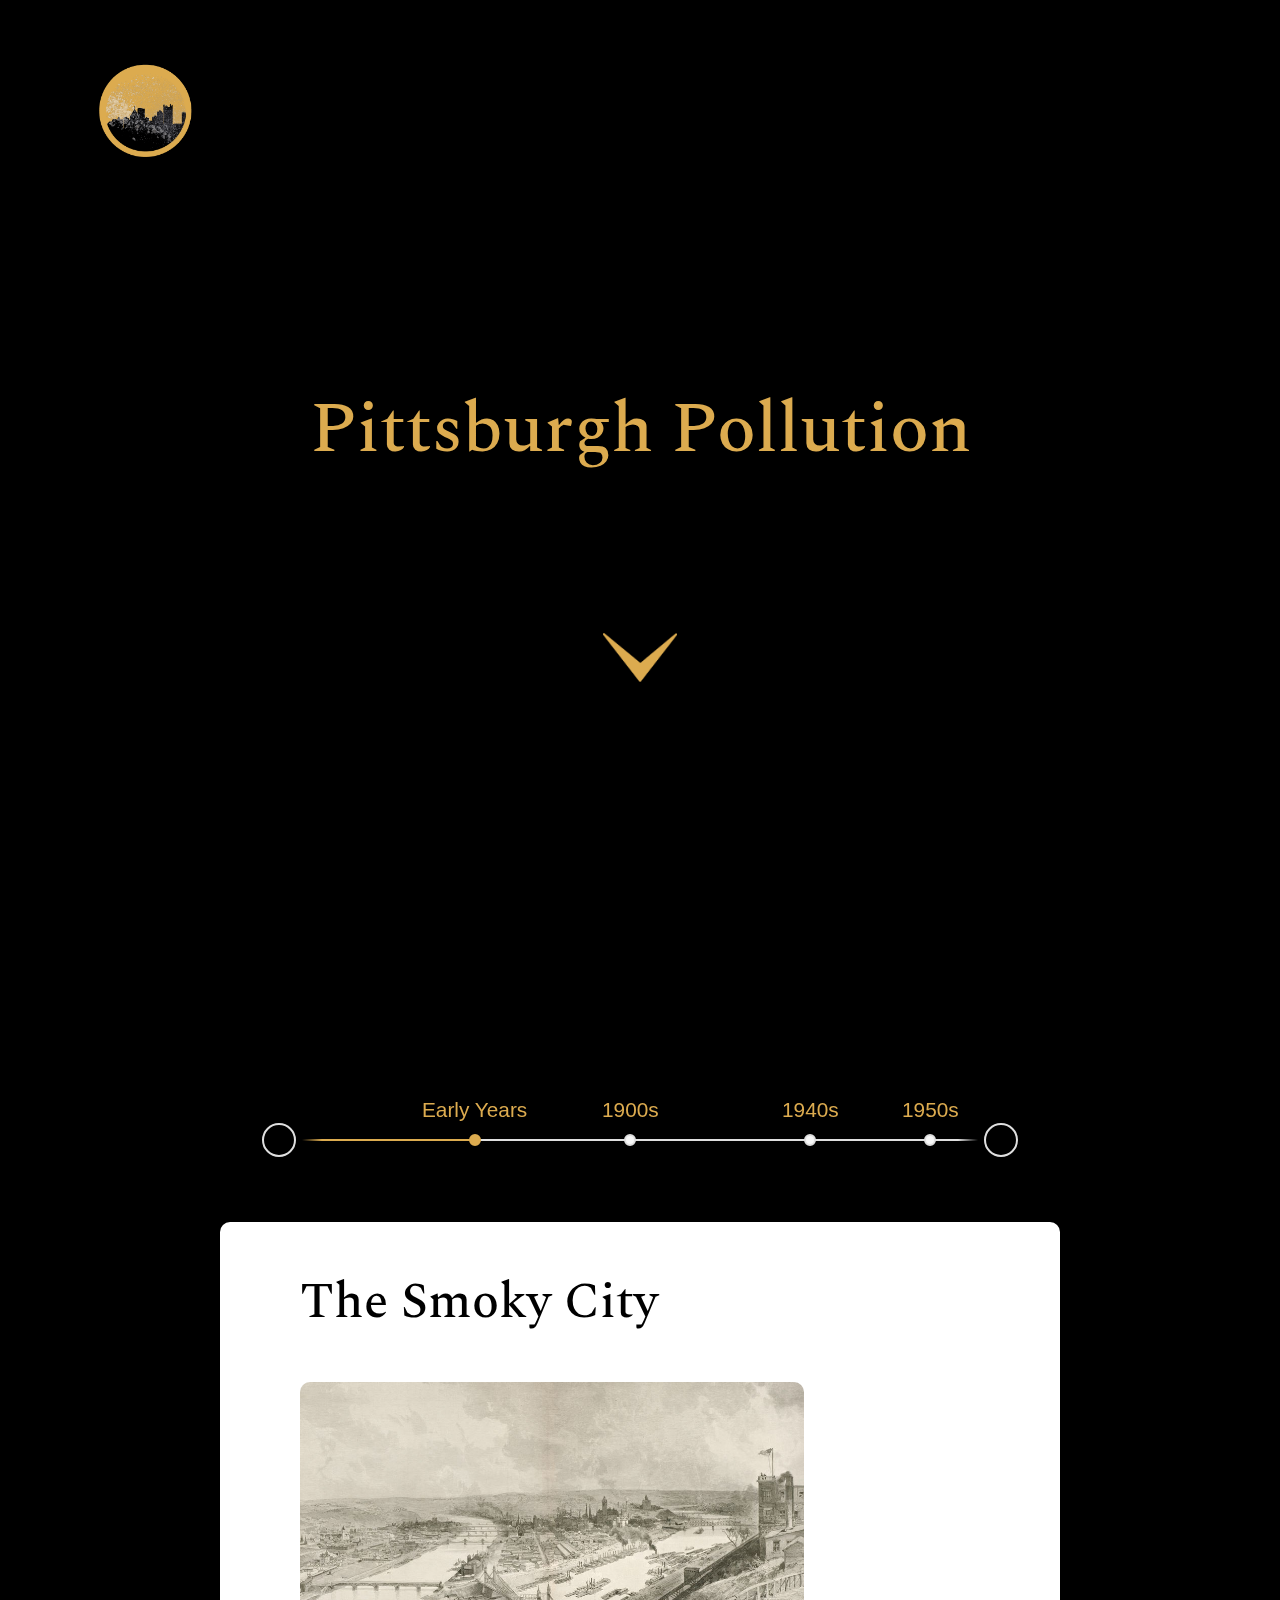
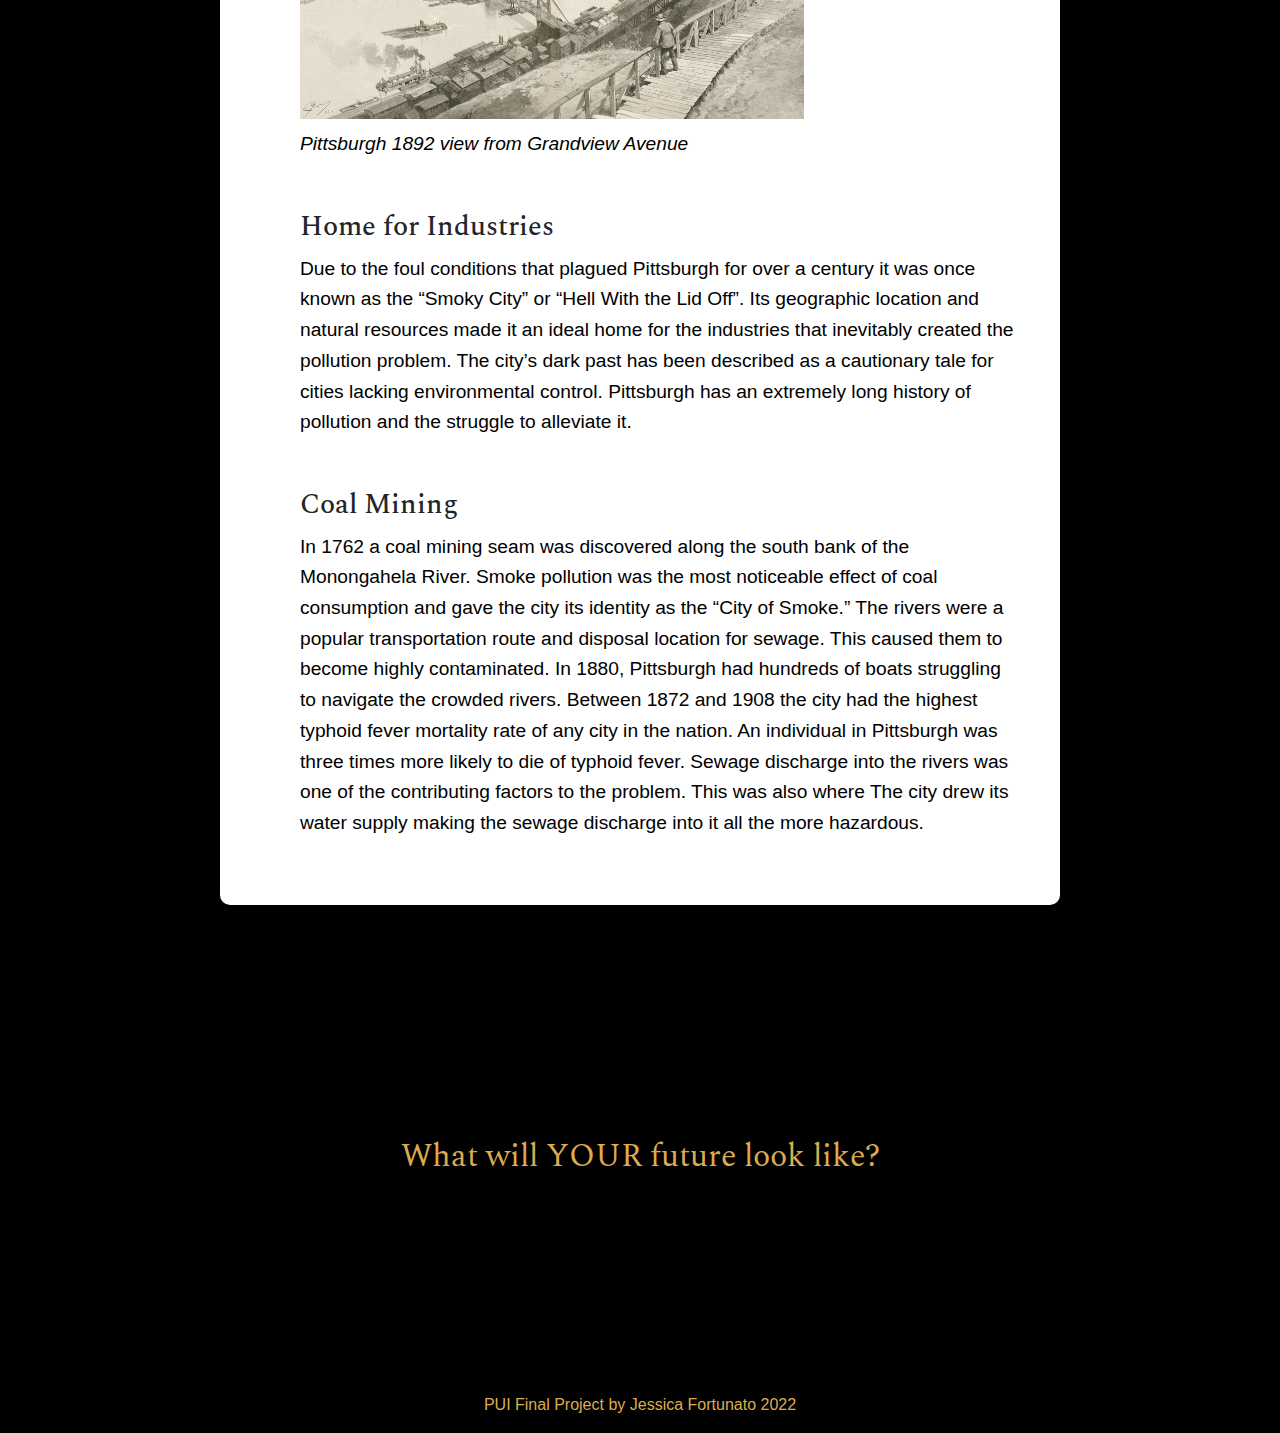
==== index.html @ 8721f0a4 "Button" ====
<!DOCTYPE html>
<html lang="en">

  <head>
    <meta charset="UTF-8">
    <!-- Bootstrap responsive mobile-first -->
    <meta name="viewport" content="width=device-width, initial-scale=1, shrink-to-fit=no">
    <title>Timeline</title>
    <link rel="stylesheet" href="https://cdn.jsdelivr.net/npm/bootstrap@4.0.0/dist/css/bootstrap.min.css" integrity="sha384-Gn5384xqQ1aoWXA+058RXPxPg6fy4IWvTNh0E263XmFcJlSAwiGgFAW/dAiS6JXm" crossorigin="anonymous">
    <link rel="stylesheet" href="styles.css">
    <link href="https://fonts.googleapis.com/css2?family=Spectral:wght@700&display=swap" rel="stylesheet">
    <script src="js/jquery-3.6.1.min.js" defer></script>
    <script src="js/main.js" defer></script>
  


    <!-- Content Sources
    https://pittsburghquarterly.com/articles/a-very-brief-history-of-pittsburgh/
 -->


  </head>


  <body>

    <header>

        <div class="container-fluid">
            <div class="row">
              <div class="col-xs-2 col-lg-2">
                <img id="logo" src="Assets/2x/Asset 2@2x.png" alt="Smoggy Pittsburgh logo">
              </div>
              
              <div class="col-xs-10 col-lg-10">
               
              </div>



    
    </header>



    <main>

        

        <div class="container-fluid">

            <div class="row">

                <div class="col-xs-4 col-lg-1">  
                </div>

                <div class="col-xs-4 col-lg-10 d-flex justify-content-center"> 
                    <h1 id="Title">Pittsburgh Pollution</h1>
                </div>

                <div class="col-xs-4 col-lg-1"> 
                </div>
            </div>


       <div class="container-fluid">
        <div class="row">
            <div class="col-xs-2 col-lg-4"> 
            </div>

            <div class="col-xs-8 col-lg-4 d-flex justify-content-center"> 
                <button type="button" onclick="">
                <img id="Arrow" class="btn bg-transparent"src="Assets/2x/Asset 1@2x.png" alt="arrow">
                </button>
            </div>



       <!-- Timeline based on https://codepen.io/ritz078/pen/LGRWjE-->

       <section class="cd-horizontal-timeline">
        <div class="timeline">
            <div class="events-wrapper">
                <div class="events">
                    <ol>
                        <li><a href="#0" data-date="16/01/2014" class="selected">Early Years</a></li>
                        <li><a href="#0" data-date="28/02/2014">1900s</a></li>
                        <li><a href="#0" data-date="20/04/2014">1940s</a></li>
                        <li><a href="#0" data-date="20/05/2014">1950s</a></li>
                        <li><a href="#0" data-date="09/07/2014">1960s</a></li>
                        <li><a href="#0" data-date="30/08/2014">1970s</a></li>
                        <li><a href="#0" data-date="15/09/2014">Today</a></li>
                    </ol>
    
                    <span class="filling-line" aria-hidden="true"></span>
                </div> <!-- .events -->
            </div> <!-- .events-wrapper -->
                
            <ul class="cd-timeline-navigation">
                <li><a href="#0" class="prev inactive">Prev</a></li>
                <li><a href="#0" class="next">Next</a></li>
            </ul> <!-- .cd-timeline-navigation -->
        </div> <!-- .timeline -->
    
        <div class="events-content">
            
            <ol>
                <li data-date="16/01/2014" class="selected">
                
                    <h3 class="Eventheader">The Smoky City</h3>

                    <!-- hold image -->
                    <img class = "Eventimg" src="Assets/Early.jpeg" alt="Smoggy Pittsburgh"> 
                    <p class="Captions">Pittsburgh 1892 view from Grandview Avenue</p>
                   
                    <!-- hold text -->
                    <h3>Home for Industries</h3>
                    <p class="Eventtext">	
                        Due to the foul conditions that plagued Pittsburgh for over a century it was once known as the “Smoky City” or “Hell With the Lid Off”. 
                        Its geographic location and natural resources made it an ideal home for the industries that inevitably created the pollution problem. 
                        The city’s dark past has been described as a cautionary tale for cities lacking environmental control.
                        Pittsburgh has an extremely long history of pollution and the struggle to alleviate it. </p>

                    
                        <h3>Coal Mining</h3>

                        <p class="Eventtext">
                    
                        In 1762 a coal mining seam was discovered along the south bank of the Monongahela River.  
                        Smoke pollution was the most noticeable effect of coal consumption and gave the city its identity as the “City of Smoke.”
                        The rivers were a popular transportation route and disposal location for sewage. This caused them to become highly contaminated. 
                        In 1880, Pittsburgh had hundreds of boats struggling to navigate the crowded rivers. 
                        Between 1872 and 1908 the city had the highest typhoid fever mortality rate of any city in the nation. 
                        An individual in Pittsburgh was three times more likely to die of typhoid fever.
                        Sewage discharge into the rivers was one of the contributing factors to the problem.  
                        This was also where The city drew its water supply making the sewage discharge into it all the more hazardous.
                    </p>
            
                </li>


    
                <li data-date="28/02/2014">
                    <p>	
                        <h3 class="Eventheader">The Smoky City</h3>


                        <!-- hold image -->
                        <img class = "Eventimg" src="Assets/Early.jpeg" alt="Smoggy Pittsburgh"> 
                        <p class="Captions">Pittsburgh 1892 view from Grandview Avenue</p>
                       
                        <!-- hold text -->
                        <h3>Home for Industries</h3>
                        <p class="Eventtext">	
                            Due to the foul conditions that plagued Pittsburgh for over a century it was once known as the “Smoky City” or “Hell With the Lid Off”. 
                            Its geographic location and natural resources made it an ideal home for the industries that inevitably created the pollution problem. 
                            The city’s dark past has been described as a cautionary tale for cities lacking environmental control.
                            Pittsburgh has an extremely long history of pollution and the struggle to alleviate it. </p>
    
                        
                            <h3>Coal Mining</h3>
    
                            <p class="Eventtext">
                        
                            In 1762 a coal mining seam was discovered along the south bank of the Monongahela River.  
                            Smoke pollution was the most noticeable effect of coal consumption and gave the city its identity as the “City of Smoke.”
                            The rivers were a popular transportation route and disposal location for sewage. This caused them to become highly contaminated. 
                            In 1880, Pittsburgh had hundreds of boats struggling to navigate the crowded rivers. 
                            Between 1872 and 1908 the city had the highest typhoid fever mortality rate of any city in the nation. 
                            An individual in Pittsburgh was three times more likely to die of typhoid fever.
                             Sewage discharge into the rivers was one of the contributing factors to the problem.  
                             This was also where The city drew its water supply making the sewage discharge into it all the more hazardous.
                        </p>                    </p>
                </li>
    
                <li data-date="20/04/2014">
                    <h3 class="Eventheader">The Smoky City</h3>

                    <!-- hold image -->
                    <img class = "Eventimg" src="Assets/Early.jpeg" alt="Smoggy Pittsburgh"> 
                    <p class="Captions">Pittsburgh 1892 view from Grandview Avenue</p>
                   
                    <!-- hold text -->
                    <h3>Home for Industries</h3>
                    <p class="Eventtext">	
                        Due to the foul conditions that plagued Pittsburgh for over a century it was once known as the “Smoky City” or “Hell With the Lid Off”. 
                        Its geographic location and natural resources made it an ideal home for the industries that inevitably created the pollution problem. 
                        The city’s dark past has been described as a cautionary tale for cities lacking environmental control.
                        Pittsburgh has an extremely long history of pollution and the struggle to alleviate it. </p>

                    
                        <h3>Coal Mining</h3>

                        <p class="Eventtext">
                    
                        In 1762 a coal mining seam was discovered along the south bank of the Monongahela River.  
                        Smoke pollution was the most noticeable effect of coal consumption and gave the city its identity as the “City of Smoke.”
                        The rivers were a popular transportation route and disposal location for sewage. This caused them to become highly contaminated. 
                        In 1880, Pittsburgh had hundreds of boats struggling to navigate the crowded rivers. 
                        Between 1872 and 1908 the city had the highest typhoid fever mortality rate of any city in the nation. 
                        An individual in Pittsburgh was three times more likely to die of typhoid fever.
                         Sewage discharge into the rivers was one of the contributing factors to the problem.  
                         This was also where The city drew its water supply making the sewage discharge into it all the more hazardous.
                    </p>
                </li>
    
                <li data-date="20/05/2014">
                    <h3 class="Eventheader">The Smoky City</h3>

                    <!-- hold image -->
                    <img class = "Eventimg" src="Assets/Early.jpeg" alt="Smoggy Pittsburgh"> 
                    <p class="Captions">Pittsburgh 1892 view from Grandview Avenue</p>
                   
                    <!-- hold text -->
                    <h3>Home for Industries</h3>
                    <p class="Eventtext">	
                        Due to the foul conditions that plagued Pittsburgh for over a century it was once known as the “Smoky City” or “Hell With the Lid Off”. 
                        Its geographic location and natural resources made it an ideal home for the industries that inevitably created the pollution problem. 
                        The city’s dark past has been described as a cautionary tale for cities lacking environmental control.
                        Pittsburgh has an extremely long history of pollution and the struggle to alleviate it. </p>

                    
                        <h3>Coal Mining</h3>

                        <p class="Eventtext">
                    
                        In 1762 a coal mining seam was discovered along the south bank of the Monongahela River.  
                        Smoke pollution was the most noticeable effect of coal consumption and gave the city its identity as the “City of Smoke.”
                        The rivers were a popular transportation route and disposal location for sewage. This caused them to become highly contaminated. 
                        In 1880, Pittsburgh had hundreds of boats struggling to navigate the crowded rivers. 
                        Between 1872 and 1908 the city had the highest typhoid fever mortality rate of any city in the nation. 
                        An individual in Pittsburgh was three times more likely to die of typhoid fever.
                         Sewage discharge into the rivers was one of the contributing factors to the problem.  
                         This was also where The city drew its water supply making the sewage discharge into it all the more hazardous.
                    </p>
                </li>
    
                <li data-date="09/07/2014">
                    <h3 class="Eventheader">The Smoky City</h3>

                    <!-- hold image -->
                    <img class = "Eventimg" src="Assets/Early.jpeg" alt="Smoggy Pittsburgh"> 
                    <p class="Captions">Pittsburgh 1892 view from Grandview Avenue</p>
                   
                    <!-- hold text -->
                    <h3>Home for Industries</h3>
                    <p class="Eventtext">	
                        Due to the foul conditions that plagued Pittsburgh for over a century it was once known as the “Smoky City” or “Hell With the Lid Off”. 
                        Its geographic location and natural resources made it an ideal home for the industries that inevitably created the pollution problem. 
                        The city’s dark past has been described as a cautionary tale for cities lacking environmental control.
                        Pittsburgh has an extremely long history of pollution and the struggle to alleviate it. </p>

                    
                        <h3>Coal Mining</h3>

                        <p class="Eventtext">
                    
                        In 1762 a coal mining seam was discovered along the south bank of the Monongahela River.  
                        Smoke pollution was the most noticeable effect of coal consumption and gave the city its identity as the “City of Smoke.”
                        The rivers were a popular transportation route and disposal location for sewage. This caused them to become highly contaminated. 
                        In 1880, Pittsburgh had hundreds of boats struggling to navigate the crowded rivers. 
                        Between 1872 and 1908 the city had the highest typhoid fever mortality rate of any city in the nation. 
                        An individual in Pittsburgh was three times more likely to die of typhoid fever.
                         Sewage discharge into the rivers was one of the contributing factors to the problem.  
                         This was also where The city drew its water supply making the sewage discharge into it all the more hazardous.
                    </p>
                </li>
    
                <li data-date="30/08/2014">
                    <h3 class="Eventheader">The Smoky City</h3>

                    <!-- hold image -->
                    <img class = "Eventimg" src="Assets/Early.jpeg" alt="Smoggy Pittsburgh"> 
                    <p class="Captions">Pittsburgh 1892 view from Grandview Avenue</p>
                   
                    <!-- hold text -->
                    <h3>Home for Industries</h3>
                    <p class="Eventtext">	
                        Due to the foul conditions that plagued Pittsburgh for over a century it was once known as the “Smoky City” or “Hell With the Lid Off”. 
                        Its geographic location and natural resources made it an ideal home for the industries that inevitably created the pollution problem. 
                        The city’s dark past has been described as a cautionary tale for cities lacking environmental control.
                        Pittsburgh has an extremely long history of pollution and the struggle to alleviate it. </p>

                    
                        <h3>Coal Mining</h3>

                        <p class="Eventtext">
                    
                        In 1762 a coal mining seam was discovered along the south bank of the Monongahela River.  
                        Smoke pollution was the most noticeable effect of coal consumption and gave the city its identity as the “City of Smoke.”
                        The rivers were a popular transportation route and disposal location for sewage. This caused them to become highly contaminated. 
                        In 1880, Pittsburgh had hundreds of boats struggling to navigate the crowded rivers. 
                        Between 1872 and 1908 the city had the highest typhoid fever mortality rate of any city in the nation. 
                        An individual in Pittsburgh was three times more likely to die of typhoid fever.
                         Sewage discharge into the rivers was one of the contributing factors to the problem.  
                         This was also where The city drew its water supply making the sewage discharge into it all the more hazardous.
                    </p>
                </li>
    
                <li data-date="15/09/2014">
                    <h3 class="Eventheader">The Smoky City</h3>

                    <!-- hold image -->
                    <img class = "Eventimg" src="Assets/Early.jpeg" alt="Smoggy Pittsburgh"> 
                    <p class="Captions">Pittsburgh 1892 view from Grandview Avenue</p>
                   
                    <!-- hold text -->
                    <h3>Home for Industries</h3>
                    <p class="Eventtext">	
                        Due to the foul conditions that plagued Pittsburgh for over a century it was once known as the “Smoky City” or “Hell With the Lid Off”. 
                        Its geographic location and natural resources made it an ideal home for the industries that inevitably created the pollution problem. 
                        The city’s dark past has been described as a cautionary tale for cities lacking environmental control.
                        Pittsburgh has an extremely long history of pollution and the struggle to alleviate it. </p>

                    
                        <h3>Coal Mining</h3>

                        <p class="Eventtext">
                    
                        In 1762 a coal mining seam was discovered along the south bank of the Monongahela River.  
                        Smoke pollution was the most noticeable effect of coal consumption and gave the city its identity as the “City of Smoke.”
                        The rivers were a popular transportation route and disposal location for sewage. This caused them to become highly contaminated. 
                        In 1880, Pittsburgh had hundreds of boats struggling to navigate the crowded rivers. 
                        Between 1872 and 1908 the city had the highest typhoid fever mortality rate of any city in the nation. 
                        An individual in Pittsburgh was three times more likely to die of typhoid fever.
                         Sewage discharge into the rivers was one of the contributing factors to the problem.  
                         This was also where The city drew its water supply making the sewage discharge into it all the more hazardous.
                    </p>
                </li>
    
                <li data-date="01/11/2014">
                    <h3 class="Eventheader">The Smoky City</h3>

                    <!-- hold image -->
                    <img class = "Eventimg" src="Assets/Early.jpeg" alt="Smoggy Pittsburgh"> 
                    <p class="Captions">Pittsburgh 1892 view from Grandview Avenue</p>
                   
                    <!-- hold text -->
                    <h3>Home for Industries</h3>
                    <p class="Eventtext">	
                        Due to the foul conditions that plagued Pittsburgh for over a century it was once known as the “Smoky City” or “Hell With the Lid Off”. 
                        Its geographic location and natural resources made it an ideal home for the industries that inevitably created the pollution problem. 
                        The city’s dark past has been described as a cautionary tale for cities lacking environmental control.
                        Pittsburgh has an extremely long history of pollution and the struggle to alleviate it. </p>

                    
                        <h3>Coal Mining</h3>

                        <p class="Eventtext">
                    
                        In 1762 a coal mining seam was discovered along the south bank of the Monongahela River.  
                        Smoke pollution was the most noticeable effect of coal consumption and gave the city its identity as the “City of Smoke.”
                        The rivers were a popular transportation route and disposal location for sewage. This caused them to become highly contaminated. 
                        In 1880, Pittsburgh had hundreds of boats struggling to navigate the crowded rivers. 
                        Between 1872 and 1908 the city had the highest typhoid fever mortality rate of any city in the nation. 
                        An individual in Pittsburgh was three times more likely to die of typhoid fever.
                         Sewage discharge into the rivers was one of the contributing factors to the problem.  
                         This was also where The city drew its water supply making the sewage discharge into it all the more hazardous.
                    </p>
                </li>
            </ol>
        </div> <!-- .events-content -->
    </section>

</main>


    <!-- Smoke inspired by https://codepen.io/manuelcoluccia/pen/zYZYyrV -->

<footer>
    <section class="Smokingsection">
    
        <p class="text" id="SmokeText"> What will YOUR future look like?</p>

    </section>

    <p id="FooterText"> PUI Final Project by Jessica Fortunato 2022 </p>



</footer>


</body> 

</html>
---- styles.css ----
/* Smooth scroll */
html {
  scroll-behavior: smooth;
}

/* Basic formatting */

button{
  background-color: transparent;
  stroke: none;
  border: none;
  outline:none;
  
}

button:active{
  background-color: transparent;
  stroke: none;
  border: none;
  outline:none;
}

button:focus{
  background-color: transparent;
  stroke: none;
  border: none;
  outline:none;
}


#FooterText{
  color: #DCAB4F;
  size: 1em;
  text-align: center;


}


h3{
  font-family: 'Spectral', serif;
  font-style: bold;
  padding-bottom: 10px;

}

.Captions{
  font-style: italic;
}
.Eventheader{
  color:black;
  font-family: 'Spectral', serif;
  font-size: 50px;
  padding-bottom: 50px;

}

.Eventtext{
  font-size: 16px;
}

.Eventimg{
  width:70%;
  padding-bottom: 10px;
  border-radius: 10px 10px 10px 10px;
}

p{
    color:black;
}



body {
    width: 90%;
    margin: auto;
    background-color: black;

}



#Title {
  color: #DCAB4F;
  font-family: 'Spectral', serif;
  font-size: 72px;
  padding-top: 230px;
  
}

#logo {

  padding-top: 50px;
  width: 130px;

}


#Arrow {
  width:100px;
  padding-top: 150px;
  padding-bottom: 10px;
}

#Arrow::selection {
  background-color: transparent;
}

/* Text Highlight */

::selection {
  background: white;
}

:root {
  --highlight-color: null;
}

::selection {
  background: var(--highlight-color);
}


/* Smoke inspired by https://codepen.io/manuelcoluccia/pen/zYZYyrV */

.Smokingsection{
  position: relative;
    align-items: center;
    min-height: 40vh;
    background-color: black;
    overflow: hidden;
}

.Smokingsection.text {
    position: relative;
    margin: 40px;
    user-select: none;
    font-size: 2.5rem;
}

section .text span{
    position: relative;
    display: inline-block;
    cursor: pointer;
}

section .active{
    animation: smoke 2s linear forwards;
}

@keyframes smoke{
    0%{
        opacity: 1;
        filter: blur(0);
        transform: translateX(0) translateY(0) rotate(0deg) scale(1);
    }

    50%{
        opacity: 1;
        pointer-events: none;
    }

    100%{
        opacity: 0;
        filter: blur(20px);
        transform: translateX(300px) translateY(-300px) rotate(720deg) scale(4);


    }
}

#SmokeText {
  color:#DCAB4F;
  font-size: xx-large;
  font-family: 'Spectral', serif;
  text-align: center;
  padding-top: 100px;
}


/* Timeline based on https://codepen.io/ritz078/pen/LGRWjE */

*, *::after, *::before {
  box-sizing: border-box;
}

a {
  color:#DCAB4F ;
  text-decoration: none;
}

ol {
  list-style-type: none;
}

ul {
  list-style-type: none;
}

/* -------------------------------- 

Main Components 

-------------------------------- */
.cd-horizontal-timeline {
  opacity: 0;
  margin: 2em auto;
  -webkit-transition: opacity 0.2s;
  -moz-transition: opacity 0.2s;
  transition: opacity 0.2s;
}
.cd-horizontal-timeline::before {
  /* never visible - this is used in jQuery to check the current MQ */
  content: 'mobile';
  display: none;
}
.cd-horizontal-timeline.loaded {
  /* show the timeline after events position has been set (using JavaScript) */
  opacity: 1;
  padding-top: 300px;
}
.cd-horizontal-timeline .timeline {
  position: relative;
  height: 100px;
  width: 90%;
  max-width: 800px;
  margin: 0 auto;
  
}
.cd-horizontal-timeline .events-wrapper {
  position: relative;
  height: 100%;
  margin: 0 40px;
  overflow: hidden;
}
.cd-horizontal-timeline .events-wrapper::after, .cd-horizontal-timeline .events-wrapper::before {
  /* these are used to create a shadow effect at the sides of the timeline */
  content: '';
  position: absolute;
  z-index: 2;
  top: 0;
  height: 100%;
  width: 20px;
}
.cd-horizontal-timeline .events-wrapper::before {
  left: 0;
  background-image: -webkit-linear-gradient( left , black, rgba(248, 248, 248, 0));
  background-image: linear-gradient(to right, black, rgba(248, 248, 248, 0));
}
.cd-horizontal-timeline .events-wrapper::after {
  right: 0;
  background-image: -webkit-linear-gradient( right , black, rgba(248, 248, 248, 0));
  background-image: linear-gradient(to left, black, rgba(248, 248, 248, 0));
}
.cd-horizontal-timeline .events {
  /* this is the grey line/timeline */
  position: absolute;
  z-index: 1;
  left: 0;
  top: 49px;
  height: 2px;
  /* width will be set using JavaScript */
  background: #dfdfdf;
  -webkit-transition: -webkit-transform 0.4s;
  -moz-transition: -moz-transform 0.4s;
  transition: transform 0.4s;
}
.cd-horizontal-timeline .filling-line {
  /* this is used to create the green line filling the timeline */
  position: absolute;
  z-index: 1;
  left: 0;
  top: 0;
  height: 100%;
  width: 100%;
  background-color: #DCAB4F;
  -webkit-transform: scaleX(0);
  -moz-transform: scaleX(0);
  -ms-transform: scaleX(0);
  -o-transform: scaleX(0);
  transform: scaleX(0);
  -webkit-transform-origin: left center;
  -moz-transform-origin: left center;
  -ms-transform-origin: left center;
  -o-transform-origin: left center;
  transform-origin: left center;
  -webkit-transition: -webkit-transform 0.3s;
  -moz-transition: -moz-transform 0.3s;
  transition: transform 0.3s;
}
.cd-horizontal-timeline .events a {
  position: absolute;
  bottom: 0;
  z-index: 2;
  text-align: center;
  font-size: 1.3rem;
  padding-bottom: 15px;
  color: #DCAB4F;
  /* fix bug on Safari - text flickering while timeline translates */
  -webkit-transform: translateZ(0);
  -moz-transform: translateZ(0);
  -ms-transform: translateZ(0);
  -o-transform: translateZ(0);
  transform: translateZ(0);
}
.cd-horizontal-timeline .events a::after {
  /* this is used to create the event spot */
  content: '';
  position: absolute;
  left: 50%;
  right: auto;
  -webkit-transform: translateX(-50%);
  -moz-transform: translateX(-50%);
  -ms-transform: translateX(-50%);
  -o-transform: translateX(-50%);
  transform: translateX(-50%);
  bottom: -5px;
  height: 12px;
  width: 12px;
  border-radius: 50%;
  border: 2px solid #dfdfdf;
  background-color: #f8f8f8;
  -webkit-transition: background-color 0.3s, border-color 0.3s;
  -moz-transition: background-color 0.3s, border-color 0.3s;
  transition: background-color 0.3s, border-color 0.3s;
}
.no-touch .cd-horizontal-timeline .events a:hover::after {
  background-color: #DCAB4F;
  border-color: #DCAB4F;
}
.cd-horizontal-timeline .events a.selected {
  pointer-events: none;
}
.cd-horizontal-timeline .events a.selected::after {
  background-color: #DCAB4F;
  border-color:#DCAB4F;
}
.cd-horizontal-timeline .events a.older-event::after {
  border-color: #DCAB4F;
}
@media only screen and (min-width: 1100px) {
  .cd-horizontal-timeline {
    margin: 6em auto;
  }
  .cd-horizontal-timeline::before {
    /* never visible - this is used in jQuery to check the current MQ */
    content: 'desktop';
  }
}

.cd-timeline-navigation a {
  /* these are the left/right arrows to navigate the timeline */
  position: absolute;
  z-index: 1;
  top: 50%;
  bottom: auto;
  -webkit-transform: translateY(-50%);
  -moz-transform: translateY(-50%);
  -ms-transform: translateY(-50%);
  -o-transform: translateY(-50%);
  transform: translateY(-50%);
  height: 34px;
  width: 34px;
  border-radius: 50%;
  border: 2px solid #dfdfdf;
  /* replace text with an icon */
  overflow: hidden;
  color: transparent;
  text-indent: 100%;
  white-space: nowrap;
  -webkit-transition: border-color 0.3s;
  -moz-transition: border-color 0.3s;
  transition: border-color 0.3s;
}
.cd-timeline-navigation a::after {
  /* arrow icon */
  content: '';
  position: absolute;
  height: 16px;
  width: 16px;
  left: 50%;
  top: 50%;
  bottom: auto;
  right: auto;
  -webkit-transform: translateX(-50%) translateY(-50%);
  -moz-transform: translateX(-50%) translateY(-50%);
  -ms-transform: translateX(-50%) translateY(-50%);
  -o-transform: translateX(-50%) translateY(-50%);
  transform: translateX(-50%) translateY(-50%);
  background: url() no-repeat 0 0;
}
.cd-timeline-navigation a.prev {
  left: 0;
  -webkit-transform: translateY(-50%) rotate(180deg);
  -moz-transform: translateY(-50%) rotate(180deg);
  -ms-transform: translateY(-50%) rotate(180deg);
  -o-transform: translateY(-50%) rotate(180deg);
  transform: translateY(-50%) rotate(180deg);
}
.cd-timeline-navigation a.next {
  right: 0;
}
.no-touch .cd-timeline-navigation a:hover {
  border-color: #DCAB4F;
}
.cd-timeline-navigation a.inactive {
  cursor: not-allowed;
}
.cd-timeline-navigation a.inactive::after {
  background-position: 0 -16px;
}
.no-touch .cd-timeline-navigation a.inactive:hover {
  border-color: #dfdfdf;
}

.cd-horizontal-timeline .events-content {
  display:flex;
  flex-direction: row;
  position: relative;
  background-color: white;
  padding-top: 50px;
  border-radius: 10px;
  width: 100%;
  margin: 2em 0;
  overflow: hidden;
  -webkit-transition: height 0.4s;
  -moz-transition: height 0.4s;
  transition: height 0.4s;

}


.cd-horizontal-timeline .events-content li {
  position: absolute;
  z-index: 1;
  width: 100%;
  left: 0;
  top: 0;
  -webkit-transform: translateX(-100%);
  -moz-transform: translateX(-100%);
  -ms-transform: translateX(-100%);
  -o-transform: translateX(-100%);
  transform: translateX(-100%);
  padding: 0 5%;
  opacity: 0;
  -webkit-animation-duration: 0.4s;
  -moz-animation-duration: 0.4s;
  animation-duration: 0.4s;
  -webkit-animation-timing-function: ease-in-out;
  -moz-animation-timing-function: ease-in-out;
  animation-timing-function: ease-in-out;
}
.cd-horizontal-timeline .events-content li.selected {
  /* visible event content */

  /* display: flex;
  flex-direction: row;
  justify-content: center; */
  position: relative;
  z-index: 2;
  opacity: 1;
  -webkit-transform: translateX(0);
  -moz-transform: translateX(0);
  -ms-transform: translateX(0);
  -o-transform: translateX(0);
  transform: translateX(0);
}
.cd-horizontal-timeline .events-content li.enter-right, .cd-horizontal-timeline .events-content li.leave-right {
  -webkit-animation-name: cd-enter-right;
  -moz-animation-name: cd-enter-right;
  animation-name: cd-enter-right;
}
.cd-horizontal-timeline .events-content li.enter-left, .cd-horizontal-timeline .events-content li.leave-left {
  -webkit-animation-name: cd-enter-left;
  -moz-animation-name: cd-enter-left;
  animation-name: cd-enter-left;
}
.cd-horizontal-timeline .events-content li.leave-right, .cd-horizontal-timeline .events-content li.leave-left {
  -webkit-animation-direction: reverse;
  -moz-animation-direction: reverse;
  animation-direction: reverse;
}
.cd-horizontal-timeline .events-content li > * {
  max-width: 800px;
  margin: 0 auto;
}
.cd-horizontal-timeline .events-content h2 {
  font-weight: bold;
  font-size: 2.6rem;
  font-family: "Playfair Display", serif;
  font-weight: 700;
  line-height: 1.2;
}
.cd-horizontal-timeline .events-content em {
  display: block;
  font-style: italic;
  margin: 10px auto;
}
.cd-horizontal-timeline .events-content em::before {
  content: '- ';
}
.cd-horizontal-timeline .events-content p {
  font-size: 1.2rem;
  color: black;
}
.cd-horizontal-timeline .events-content em, .cd-horizontal-timeline .events-content p {
  line-height: 1.6;
}
@media only screen and (min-width: 768px) {
  .cd-horizontal-timeline .events-content h2 {
    font-size: 4rem;
  }
  .cd-horizontal-timeline .events-content em {
    font-size: 1rem;
  }
  .cd-horizontal-timeline .events-content p {
    font-size: 1 rem;
    padding-bottom: 50px;
  }
}

@-webkit-keyframes cd-enter-right {
  0% {
    opacity: 0;
    -webkit-transform: translateX(100%);
  }
  100% {
    opacity: 1;
    -webkit-transform: translateX(0%);
  }
}
@-moz-keyframes cd-enter-right {
  0% {
    opacity: 0;
    -moz-transform: translateX(100%);
  }
  100% {
    opacity: 1;
    -moz-transform: translateX(0%);
  }
}
@keyframes cd-enter-right {
  0% {
    opacity: 0;
    -webkit-transform: translateX(100%);
    -moz-transform: translateX(100%);
    -ms-transform: translateX(100%);
    -o-transform: translateX(100%);
    transform: translateX(100%);
  }
  100% {
    opacity: 1;
    -webkit-transform: translateX(0%);
    -moz-transform: translateX(0%);
    -ms-transform: translateX(0%);
    -o-transform: translateX(0%);
    transform: translateX(0%);
  }
}
@-webkit-keyframes cd-enter-left {
  0% {
    opacity: 0;
    -webkit-transform: translateX(-100%);
  }
  100% {
    opacity: 1;
    -webkit-transform: translateX(0%);
  }
}
@-moz-keyframes cd-enter-left {
  0% {
    opacity: 0;
    -moz-transform: translateX(-100%);
  }
  100% {
    opacity: 1;
    -moz-transform: translateX(0%);
  }
}
@keyframes cd-enter-left {
  0% {
    opacity: 0;
    -webkit-transform: translateX(-100%);
    -moz-transform: translateX(-100%);
    -ms-transform: translateX(-100%);
    -o-transform: translateX(-100%);
    transform: translateX(-100%);
  }
  100% {
    opacity: 1;
    -webkit-transform: translateX(0%);
    -moz-transform: translateX(0%);
    -ms-transform: translateX(0%);
    -o-transform: translateX(0%);
    transform: translateX(0%);
  }
}
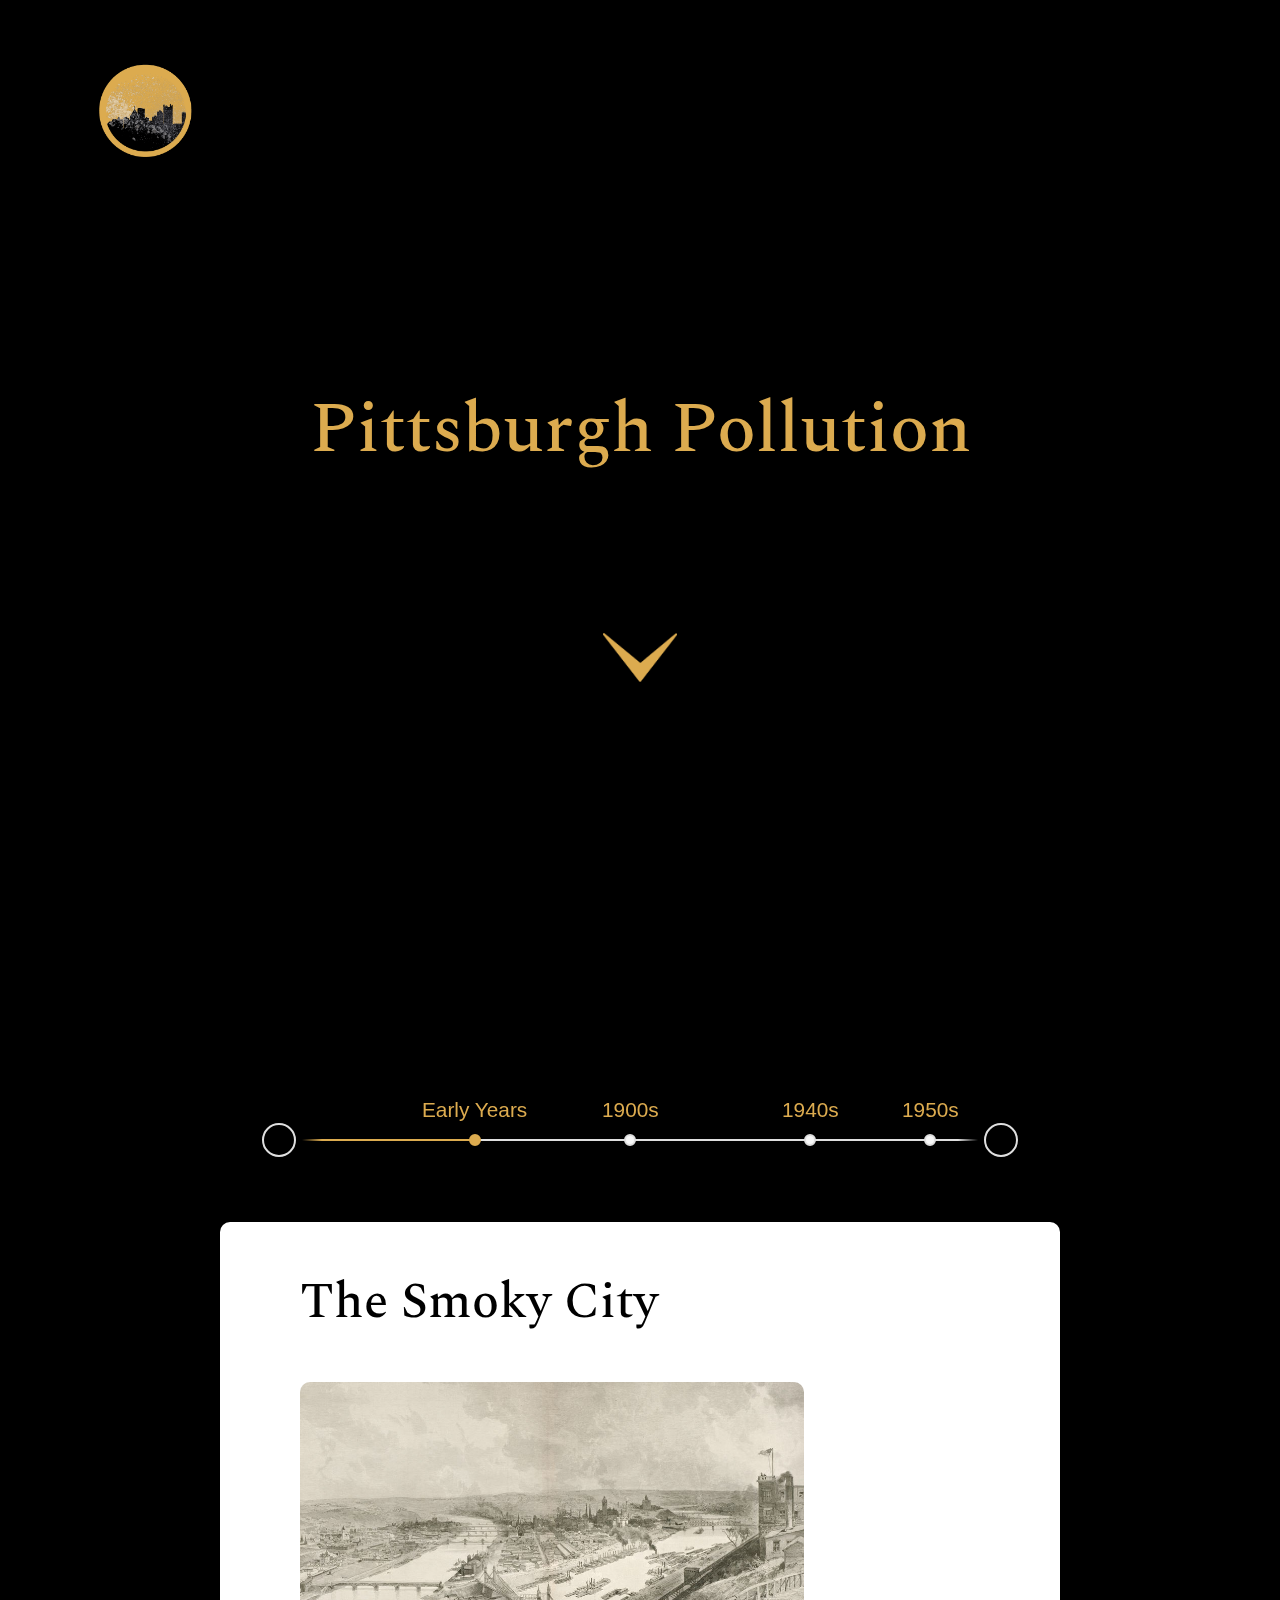
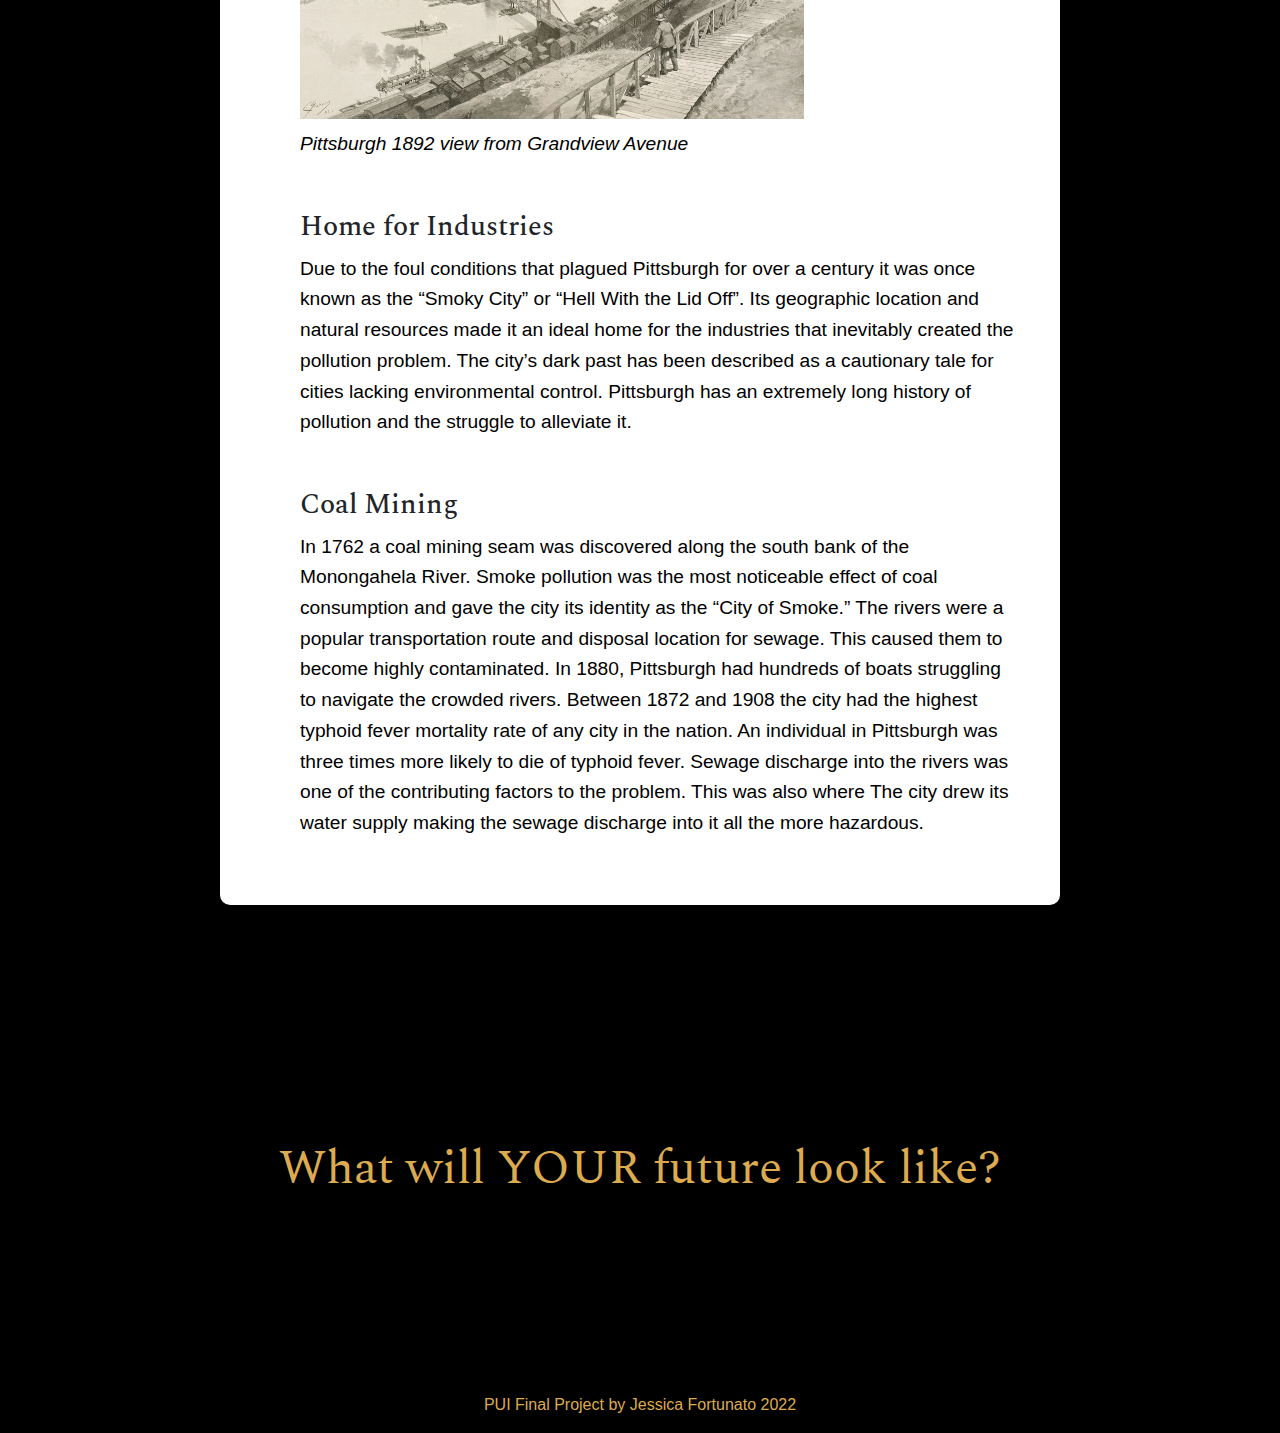
==== commit 4419addb: "Scroll function" ====
--- a/index.html
+++ b/index.html
@@ -26,6 +26,8 @@
 
     <header>
 
+        <!-- Logo in left top corner w/ Bootstrap grid -->
+
         <div class="container-fluid">
             <div class="row">
               <div class="col-xs-2 col-lg-2">
@@ -36,8 +38,6 @@
                
               </div>
 
-
-
     
     </header>
 
@@ -45,8 +45,9 @@
 
     <main>
 
+
         
-
+        <!-- Title -->
         <div class="container-fluid">
 
             <div class="row">
@@ -62,16 +63,18 @@
                 </div>
             </div>
 
-
+        <!-- Scroll down button -->
        <div class="container-fluid">
         <div class="row">
             <div class="col-xs-2 col-lg-4"> 
             </div>
 
             <div class="col-xs-8 col-lg-4 d-flex justify-content-center"> 
-                <button type="button" onclick="">
-                <img id="Arrow" class="btn bg-transparent"src="Assets/2x/Asset 1@2x.png" alt="arrow">
+                
+                <button type="button" onclick="myScrollFunction()">
+                <img id="Arrow" class="btn bg-transparent" src="Assets/2x/Asset 1@2x.png" alt="arrow">
                 </button>
+
             </div>
 
 
@@ -80,7 +83,7 @@
 
        <section class="cd-horizontal-timeline">
         <div class="timeline">
-            <div class="events-wrapper">
+            <div class="events-wrapper"id="scroll-timeline">
                 <div class="events">
                     <ol>
                         <li><a href="#0" data-date="16/01/2014" class="selected">Early Years</a></li>
@@ -367,18 +370,16 @@
 
     <!-- Smoke inspired by https://codepen.io/manuelcoluccia/pen/zYZYyrV -->
 
-<footer>
     <section class="Smokingsection">
     
         <p class="text" id="SmokeText"> What will YOUR future look like?</p>
 
     </section>
 
+    <!-- Footer w/ my name and smoke effect-->
+    <footer>
     <p id="FooterText"> PUI Final Project by Jessica Fortunato 2022 </p>
-
-
-
-</footer>
+    </footer>
 
 
 </body> 
--- a/styles.css
+++ b/styles.css
@@ -173,7 +173,7 @@
 
 #SmokeText {
   color:#DCAB4F;
-  font-size: xx-large;
+  font-size: 3em;
   font-family: 'Spectral', serif;
   text-align: center;
   padding-top: 100px;
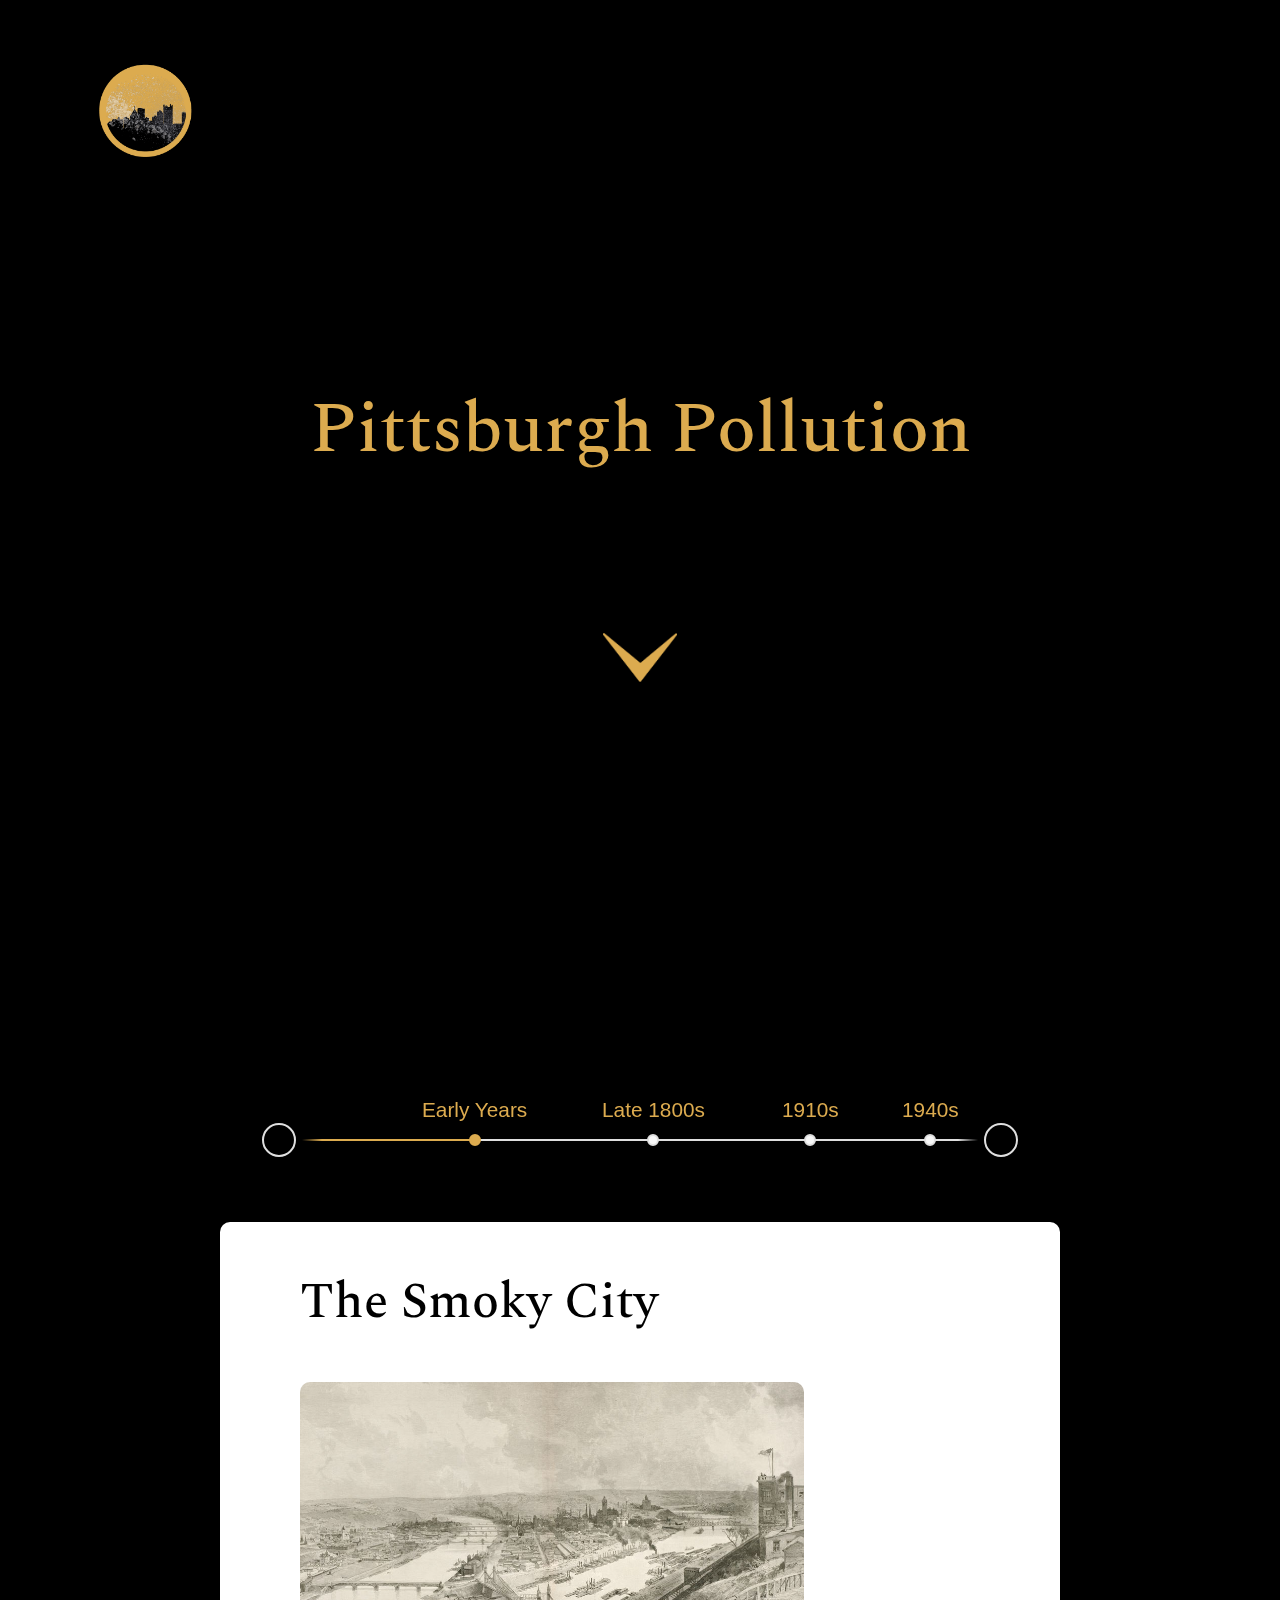
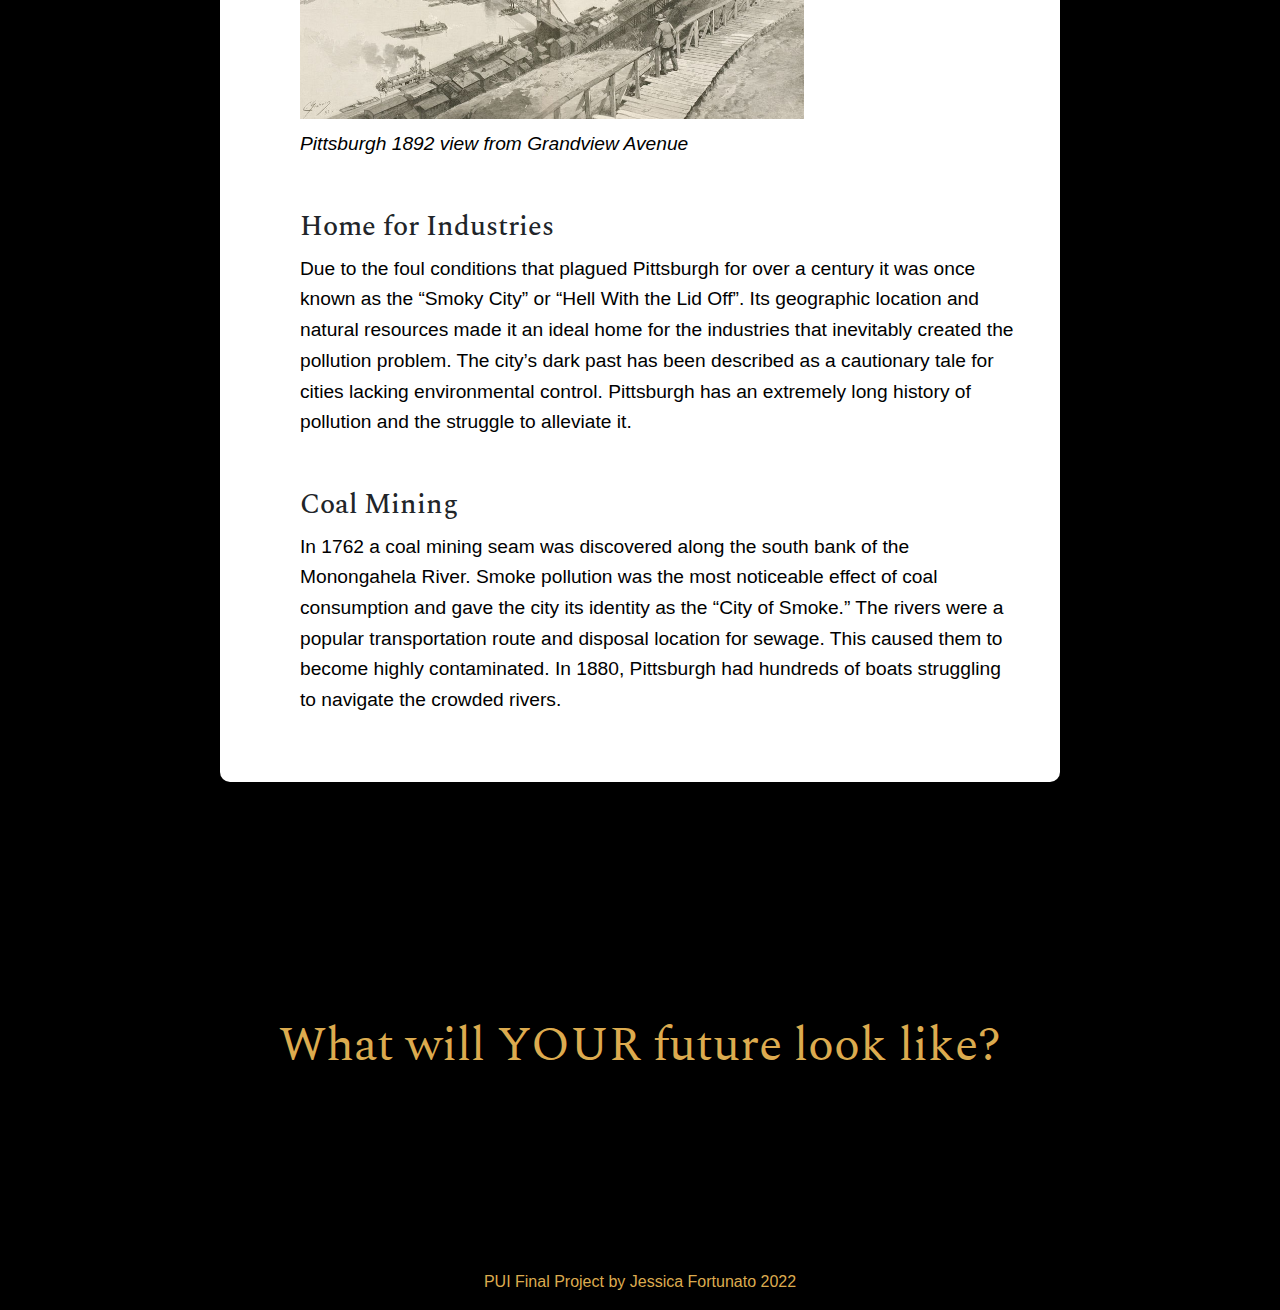
==== commit 7154bb68: "Adding Content" ====
--- a/index.html
+++ b/index.html
@@ -16,6 +16,15 @@
 
     <!-- Content Sources
     https://pittsburghquarterly.com/articles/a-very-brief-history-of-pittsburgh/
+    https://positivelypittsburgh.com/darkhistory/
+    https://www.ncbi.nlm.nih.gov/books/NBK222035/
+    https://www.bloomberg.com/news/articles/2012-06-05/what-pittsburgh-looked-like-when-it-decided-it-had-a-pollution-problem
+    https://www.smithsonianmag.com/history/deadly-donora-smog-1948-spurred-environmental-protection-have-we-forgotten-lesson-180970533/ 
+
+
+
+
+
  -->
 
 
@@ -61,11 +70,14 @@
 
                 <div class="col-xs-4 col-lg-1"> 
                 </div>
+
             </div>
 
-        <!-- Scroll down button -->
+        
+            <!-- Scroll down button -->
        <div class="container-fluid">
         <div class="row">
+
             <div class="col-xs-2 col-lg-4"> 
             </div>
 
@@ -87,11 +99,11 @@
                 <div class="events">
                     <ol>
                         <li><a href="#0" data-date="16/01/2014" class="selected">Early Years</a></li>
-                        <li><a href="#0" data-date="28/02/2014">1900s</a></li>
-                        <li><a href="#0" data-date="20/04/2014">1940s</a></li>
-                        <li><a href="#0" data-date="20/05/2014">1950s</a></li>
-                        <li><a href="#0" data-date="09/07/2014">1960s</a></li>
-                        <li><a href="#0" data-date="30/08/2014">1970s</a></li>
+                        <li><a href="#0" data-date="28/02/2014">Late 1800s</a></li>
+                        <li><a href="#0" data-date="20/04/2014">1910s</a></li>
+                        <li><a href="#0" data-date="20/05/2014">1940s</a></li>
+                        <li><a href="#0" data-date="09/07/2014">19</a></li>
+                        <li><a href="#0" data-date="30/08/2014">1950s</a></li>
                         <li><a href="#0" data-date="15/09/2014">Today</a></li>
                     </ol>
     
@@ -113,70 +125,156 @@
                     <h3 class="Eventheader">The Smoky City</h3>
 
                     <!-- hold image -->
-                    <img class = "Eventimg" src="Assets/Early.jpeg" alt="Smoggy Pittsburgh"> 
+                    <img class = "Eventimg" src="Assets/Early.jpeg" alt="Antique photo of 1892 Pittsburgh Grandview Avenue"> 
                     <p class="Captions">Pittsburgh 1892 view from Grandview Avenue</p>
                    
                     <!-- hold text -->
                     <h3>Home for Industries</h3>
-                    <p class="Eventtext">	
-                        Due to the foul conditions that plagued Pittsburgh for over a century it was once known as the “Smoky City” or “Hell With the Lid Off”. 
-                        Its geographic location and natural resources made it an ideal home for the industries that inevitably created the pollution problem. 
-                        The city’s dark past has been described as a cautionary tale for cities lacking environmental control.
-                        Pittsburgh has an extremely long history of pollution and the struggle to alleviate it. </p>
-
-                    
-                        <h3>Coal Mining</h3>
-
-                        <p class="Eventtext">
-                    
-                        In 1762 a coal mining seam was discovered along the south bank of the Monongahela River.  
-                        Smoke pollution was the most noticeable effect of coal consumption and gave the city its identity as the “City of Smoke.”
-                        The rivers were a popular transportation route and disposal location for sewage. This caused them to become highly contaminated. 
-                        In 1880, Pittsburgh had hundreds of boats struggling to navigate the crowded rivers. 
-                        Between 1872 and 1908 the city had the highest typhoid fever mortality rate of any city in the nation. 
-                        An individual in Pittsburgh was three times more likely to die of typhoid fever.
-                        Sewage discharge into the rivers was one of the contributing factors to the problem.  
-                        This was also where The city drew its water supply making the sewage discharge into it all the more hazardous.
-                    </p>
-            
-                </li>
-
-
-    
-                <li data-date="28/02/2014">
-                    <p>	
-                        <h3 class="Eventheader">The Smoky City</h3>
-
-
-                        <!-- hold image -->
-                        <img class = "Eventimg" src="Assets/Early.jpeg" alt="Smoggy Pittsburgh"> 
-                        <p class="Captions">Pittsburgh 1892 view from Grandview Avenue</p>
-                       
-                        <!-- hold text -->
-                        <h3>Home for Industries</h3>
+                        
                         <p class="Eventtext">	
                             Due to the foul conditions that plagued Pittsburgh for over a century it was once known as the “Smoky City” or “Hell With the Lid Off”. 
                             Its geographic location and natural resources made it an ideal home for the industries that inevitably created the pollution problem. 
                             The city’s dark past has been described as a cautionary tale for cities lacking environmental control.
-                            Pittsburgh has an extremely long history of pollution and the struggle to alleviate it. </p>
-    
-                        
-                            <h3>Coal Mining</h3>
-    
-                            <p class="Eventtext">
-                        
+                            Pittsburgh has an extremely long history of pollution and the struggle to alleviate it. 
+
+                        </p>
+
+                    
+                    <h3>Coal Mining</h3>
+
+                        <p class="Eventtext">
                             In 1762 a coal mining seam was discovered along the south bank of the Monongahela River.  
                             Smoke pollution was the most noticeable effect of coal consumption and gave the city its identity as the “City of Smoke.”
                             The rivers were a popular transportation route and disposal location for sewage. This caused them to become highly contaminated. 
                             In 1880, Pittsburgh had hundreds of boats struggling to navigate the crowded rivers. 
-                            Between 1872 and 1908 the city had the highest typhoid fever mortality rate of any city in the nation. 
-                            An individual in Pittsburgh was three times more likely to die of typhoid fever.
-                             Sewage discharge into the rivers was one of the contributing factors to the problem.  
-                             This was also where The city drew its water supply making the sewage discharge into it all the more hazardous.
-                        </p>                    </p>
+                        </p>
+            
+                </li>
+
+
+    
+                <li data-date="28/02/2014">
+            
+                        <h3 class="Eventheader">Prosperous Times</h3>
+
+                        <!-- hold image -->
+                        <img class = "Eventimg" src="Assets/1849.jpeg" alt="Antique photo of Pittsburgh industrial port"> 
+                        <p class="Captions">Pittsburgh 1849 industrial port</p>
+                       
+                        <!-- hold text -->
+                        <h3>Initial Consequences</h3>
+                            
+                            <p class="Eventtext">	
+                                Between 1872 and 1908 the city had the highest typhoid fever mortality rate of any city in the nation. 
+                                An individual in Pittsburgh was three times more likely to die of typhoid fever.
+                                Sewage discharge into the rivers was one of the contributing factors to the problem.  
+                                This was also where The city drew its water supply making the sewage discharge into it all the more hazardous.
+                            </p>
+    
+                        <h3>Low Enforcement</h3>
+    
+                            <p class="Eventtext">
+                                There were efforts made in the 1800s to reduce air pollution. 
+                                Unfortunately, they were rarely enforced. 
+                                Smoke control ordinances and the Bureau of Smoke Control were introduced. 
+                                Also not very successfully due to lack of proper regulations, enforcement, and control technologies.
+                                It was difficult to convince residents that the smoke was a problem. 
+                                Many people felt the smoke was a sign of productivity and prosperity. 
+                                They believed the smoke was good for their lungs and helped crops grow.
+                            </p>
+                            
                 </li>
     
                 <li data-date="20/04/2014">
+                    <h3 class="Eventheader">Environmental & Health Effects</h3>
+
+                    <!-- hold image -->
+                    <img class = "Eventimg" src="Assets/1910.jpeg" alt="Antique picture of Pittsburgh trees being covered by smoke"> 
+                    <p class="Captions">Pittsburgh vegetation covered by air pollution</p>
+                   
+                    <!-- hold text -->
+                    <h3>City Life</h3>
+
+                        <p class="Eventtext">	
+                            The smoke had many devastating effects on the city and the way people lived. 
+                            Some of the most famous were the conditions downtown at midday when street lights had to be turned on. 
+                            The vegetation around the city was also affected; in contrast to the very green city of today, before smoke-control many of the hills were completely denuded by the fumes.
+                            There was acid rain before they even invented the term.
+                        </p>
+
+                    
+                    <h3>Profit over Health</h3>
+
+                        <p class="Eventtext">
+
+                            “The Pittsburgher insists that the smoke of bituminous coal kills malaria and saves the eyesight.
+                            The smoke, so far from being an evil, is a blessing, and it destroys every property of the atmosphere that is hostile to life.” 
+                    
+                            A report of the Mellon Institute—a six-volume study done between 1910 and 1914—focused on the economic costs of smoke; 
+                            researchers had to downplay its health costs because they could not determine any of air pollution's relationships to various diseases.
+                            They concluded that although Pittsburghers had mottled lungs, this was not dangerous to their health because of what they called “pulmonary anthacosis,” 
+                            or formation of lesions that allegedly warded off bacteria and promoted healing in the case of tuberculosis.
+                        </p>
+            
+                </li>
+    
+                <li data-date="20/05/2014">
+                    <h3 class="Eventheader">Awareness</h3>
+
+                    <!-- hold image -->
+                    <img class = "Eventimg" src="Assets/Polution Problem 1.jpeg" alt="Smoggy Pittsburgh">
+                    <p class="Captions">Pittsburgh 1892 view from Grandview Avenue</p>
+                   
+                    <!-- hold text -->
+                    <h3>New Policy</h3>
+                    
+                    <p class="Eventtext">
+                        In 1941, influenced by a similar policy introduced in St. Louis four years earlier, the city of Pittsburgh passed a law designed to reduce coal production in pursuit of cleaner air. 
+                        Not willing to cripple such an important part of the local economy, it promised to clean the air by using treated local coal. 
+                        The new policy ended up not being fully enacted until after World War II.
+                    </p>
+                        
+                
+                </li>
+    
+                <li data-date="09/07/2014">
+                    <h3 class="Eventheader">Deadly Smog</h3>
+
+                    <!-- hold image -->
+                    <img class = "Eventimg" src="Assets/Early.jpeg" alt="Smoggy Pittsburgh"> 
+                    <p class="Captions">Pittsburgh 1892 view from Grandview Avenue</p>
+                   
+                    <!-- hold text -->
+                    <h3>Introducing New Policies</h3>
+
+                    <p class="Eventtext">In 1941, influenced by a similar policy introduced in St. Louis four years earlier, the city of Pittsburgh passed a law designed to reduce coal production in pursuit of cleaner air. 
+                    Not willing to cripple such an important part of the local economy, it promised to clean the air by using treated local coal. 
+                    The new policy ended up not being fully enacted until after World War II.</p>
+                    
+                    <h3>A Small Town Killer</h3>
+                   
+                    <p class="Eventtext">	
+                        The 1948 Donora smog was the worst air pollution disaster in U.S. history. 
+                        It jumpstarted the fields of environmental and public health, drew attention to the need for industrial regulation, and launched a national conversation about the effects of pollution. 
+                        But in doing so, it pitted industry against the health of humans and their environment.</p>
+
+                    <p class="Eventtext">
+                    
+                        Yellow fog swept over the Pittsburgh neighbor.
+                        On Saturday October 30, around 2 a.m., the first death occurred. 
+                        Within days, 19 more people from Donora and Webster were dead. 
+                        The funeral homes ran out of caskets; florists ran out of flowers. 
+                        Hundreds flooded the hospitals, gasping for air, while hundreds more with respiratory or cardiac conditions were advised to evacuate the city. 
+                        It wasn’t until the rain arrived at midday on Sunday that the fog finally dissipated. 
+                    </p>
+
+                    <video id="video" width="500px" height="240px" controls>
+                        <source src="Assets/videoplayback.mp4" type="video/mp4">
+                    </video>
+
+                </li>
+    
+                <li data-date="30/08/2014">
                     <h3 class="Eventheader">The Smoky City</h3>
 
                     <!-- hold image -->
@@ -207,7 +305,7 @@
                     </p>
                 </li>
     
-                <li data-date="20/05/2014">
+                <li data-date="15/09/2014">
                     <h3 class="Eventheader">The Smoky City</h3>
 
                     <!-- hold image -->
@@ -238,7 +336,7 @@
                     </p>
                 </li>
     
-                <li data-date="09/07/2014">
+                <li data-date="01/11/2014">
                     <h3 class="Eventheader">The Smoky City</h3>
 
                     <!-- hold image -->
@@ -268,99 +366,6 @@
                          This was also where The city drew its water supply making the sewage discharge into it all the more hazardous.
                     </p>
                 </li>
-    
-                <li data-date="30/08/2014">
-                    <h3 class="Eventheader">The Smoky City</h3>
-
-                    <!-- hold image -->
-                    <img class = "Eventimg" src="Assets/Early.jpeg" alt="Smoggy Pittsburgh"> 
-                    <p class="Captions">Pittsburgh 1892 view from Grandview Avenue</p>
-                   
-                    <!-- hold text -->
-                    <h3>Home for Industries</h3>
-                    <p class="Eventtext">	
-                        Due to the foul conditions that plagued Pittsburgh for over a century it was once known as the “Smoky City” or “Hell With the Lid Off”. 
-                        Its geographic location and natural resources made it an ideal home for the industries that inevitably created the pollution problem. 
-                        The city’s dark past has been described as a cautionary tale for cities lacking environmental control.
-                        Pittsburgh has an extremely long history of pollution and the struggle to alleviate it. </p>
-
-                    
-                        <h3>Coal Mining</h3>
-
-                        <p class="Eventtext">
-                    
-                        In 1762 a coal mining seam was discovered along the south bank of the Monongahela River.  
-                        Smoke pollution was the most noticeable effect of coal consumption and gave the city its identity as the “City of Smoke.”
-                        The rivers were a popular transportation route and disposal location for sewage. This caused them to become highly contaminated. 
-                        In 1880, Pittsburgh had hundreds of boats struggling to navigate the crowded rivers. 
-                        Between 1872 and 1908 the city had the highest typhoid fever mortality rate of any city in the nation. 
-                        An individual in Pittsburgh was three times more likely to die of typhoid fever.
-                         Sewage discharge into the rivers was one of the contributing factors to the problem.  
-                         This was also where The city drew its water supply making the sewage discharge into it all the more hazardous.
-                    </p>
-                </li>
-    
-                <li data-date="15/09/2014">
-                    <h3 class="Eventheader">The Smoky City</h3>
-
-                    <!-- hold image -->
-                    <img class = "Eventimg" src="Assets/Early.jpeg" alt="Smoggy Pittsburgh"> 
-                    <p class="Captions">Pittsburgh 1892 view from Grandview Avenue</p>
-                   
-                    <!-- hold text -->
-                    <h3>Home for Industries</h3>
-                    <p class="Eventtext">	
-                        Due to the foul conditions that plagued Pittsburgh for over a century it was once known as the “Smoky City” or “Hell With the Lid Off”. 
-                        Its geographic location and natural resources made it an ideal home for the industries that inevitably created the pollution problem. 
-                        The city’s dark past has been described as a cautionary tale for cities lacking environmental control.
-                        Pittsburgh has an extremely long history of pollution and the struggle to alleviate it. </p>
-
-                    
-                        <h3>Coal Mining</h3>
-
-                        <p class="Eventtext">
-                    
-                        In 1762 a coal mining seam was discovered along the south bank of the Monongahela River.  
-                        Smoke pollution was the most noticeable effect of coal consumption and gave the city its identity as the “City of Smoke.”
-                        The rivers were a popular transportation route and disposal location for sewage. This caused them to become highly contaminated. 
-                        In 1880, Pittsburgh had hundreds of boats struggling to navigate the crowded rivers. 
-                        Between 1872 and 1908 the city had the highest typhoid fever mortality rate of any city in the nation. 
-                        An individual in Pittsburgh was three times more likely to die of typhoid fever.
-                         Sewage discharge into the rivers was one of the contributing factors to the problem.  
-                         This was also where The city drew its water supply making the sewage discharge into it all the more hazardous.
-                    </p>
-                </li>
-    
-                <li data-date="01/11/2014">
-                    <h3 class="Eventheader">The Smoky City</h3>
-
-                    <!-- hold image -->
-                    <img class = "Eventimg" src="Assets/Early.jpeg" alt="Smoggy Pittsburgh"> 
-                    <p class="Captions">Pittsburgh 1892 view from Grandview Avenue</p>
-                   
-                    <!-- hold text -->
-                    <h3>Home for Industries</h3>
-                    <p class="Eventtext">	
-                        Due to the foul conditions that plagued Pittsburgh for over a century it was once known as the “Smoky City” or “Hell With the Lid Off”. 
-                        Its geographic location and natural resources made it an ideal home for the industries that inevitably created the pollution problem. 
-                        The city’s dark past has been described as a cautionary tale for cities lacking environmental control.
-                        Pittsburgh has an extremely long history of pollution and the struggle to alleviate it. </p>
-
-                    
-                        <h3>Coal Mining</h3>
-
-                        <p class="Eventtext">
-                    
-                        In 1762 a coal mining seam was discovered along the south bank of the Monongahela River.  
-                        Smoke pollution was the most noticeable effect of coal consumption and gave the city its identity as the “City of Smoke.”
-                        The rivers were a popular transportation route and disposal location for sewage. This caused them to become highly contaminated. 
-                        In 1880, Pittsburgh had hundreds of boats struggling to navigate the crowded rivers. 
-                        Between 1872 and 1908 the city had the highest typhoid fever mortality rate of any city in the nation. 
-                        An individual in Pittsburgh was three times more likely to die of typhoid fever.
-                         Sewage discharge into the rivers was one of the contributing factors to the problem.  
-                         This was also where The city drew its water supply making the sewage discharge into it all the more hazardous.
-                    </p>
-                </li>
             </ol>
         </div> <!-- .events-content -->
     </section>
--- a/styles.css
+++ b/styles.css
@@ -1,6 +1,11 @@
 
 
 /* Smooth scroll */
+
+#video{
+  padding-bottom:50px;
+  padding-top: 50px;
+}
 html {
   scroll-behavior: smooth;
 }
@@ -255,7 +260,7 @@
   background-image: linear-gradient(to left, black, rgba(248, 248, 248, 0));
 }
 .cd-horizontal-timeline .events {
-  /* this is the grey line/timeline */
+  /* this is the timeline */
   position: absolute;
   z-index: 1;
   left: 0;
@@ -268,7 +273,7 @@
   transition: transform 0.4s;
 }
 .cd-horizontal-timeline .filling-line {
-  /* this is used to create the green line filling the timeline */
+  /* this is used to create the line filling the timeline */
   position: absolute;
   z-index: 1;
   left: 0;
@@ -351,7 +356,7 @@
 }
 
 .cd-timeline-navigation a {
-  /* these are the left/right arrows to navigate the timeline */
+  /* these are the left/right circles to navigate the timeline */
   position: absolute;
   z-index: 1;
   top: 50%;
@@ -375,7 +380,7 @@
   transition: border-color 0.3s;
 }
 .cd-timeline-navigation a::after {
-  /* arrow icon */
+  /* nav icon */
   content: '';
   position: absolute;
   height: 16px;
@@ -455,9 +460,6 @@
 .cd-horizontal-timeline .events-content li.selected {
   /* visible event content */
 
-  /* display: flex;
-  flex-direction: row;
-  justify-content: center; */
   position: relative;
   z-index: 2;
   opacity: 1;
@@ -508,6 +510,8 @@
 .cd-horizontal-timeline .events-content em, .cd-horizontal-timeline .events-content p {
   line-height: 1.6;
 }
+
+/* Responsive */
 @media only screen and (min-width: 768px) {
   .cd-horizontal-timeline .events-content h2 {
     font-size: 4rem;
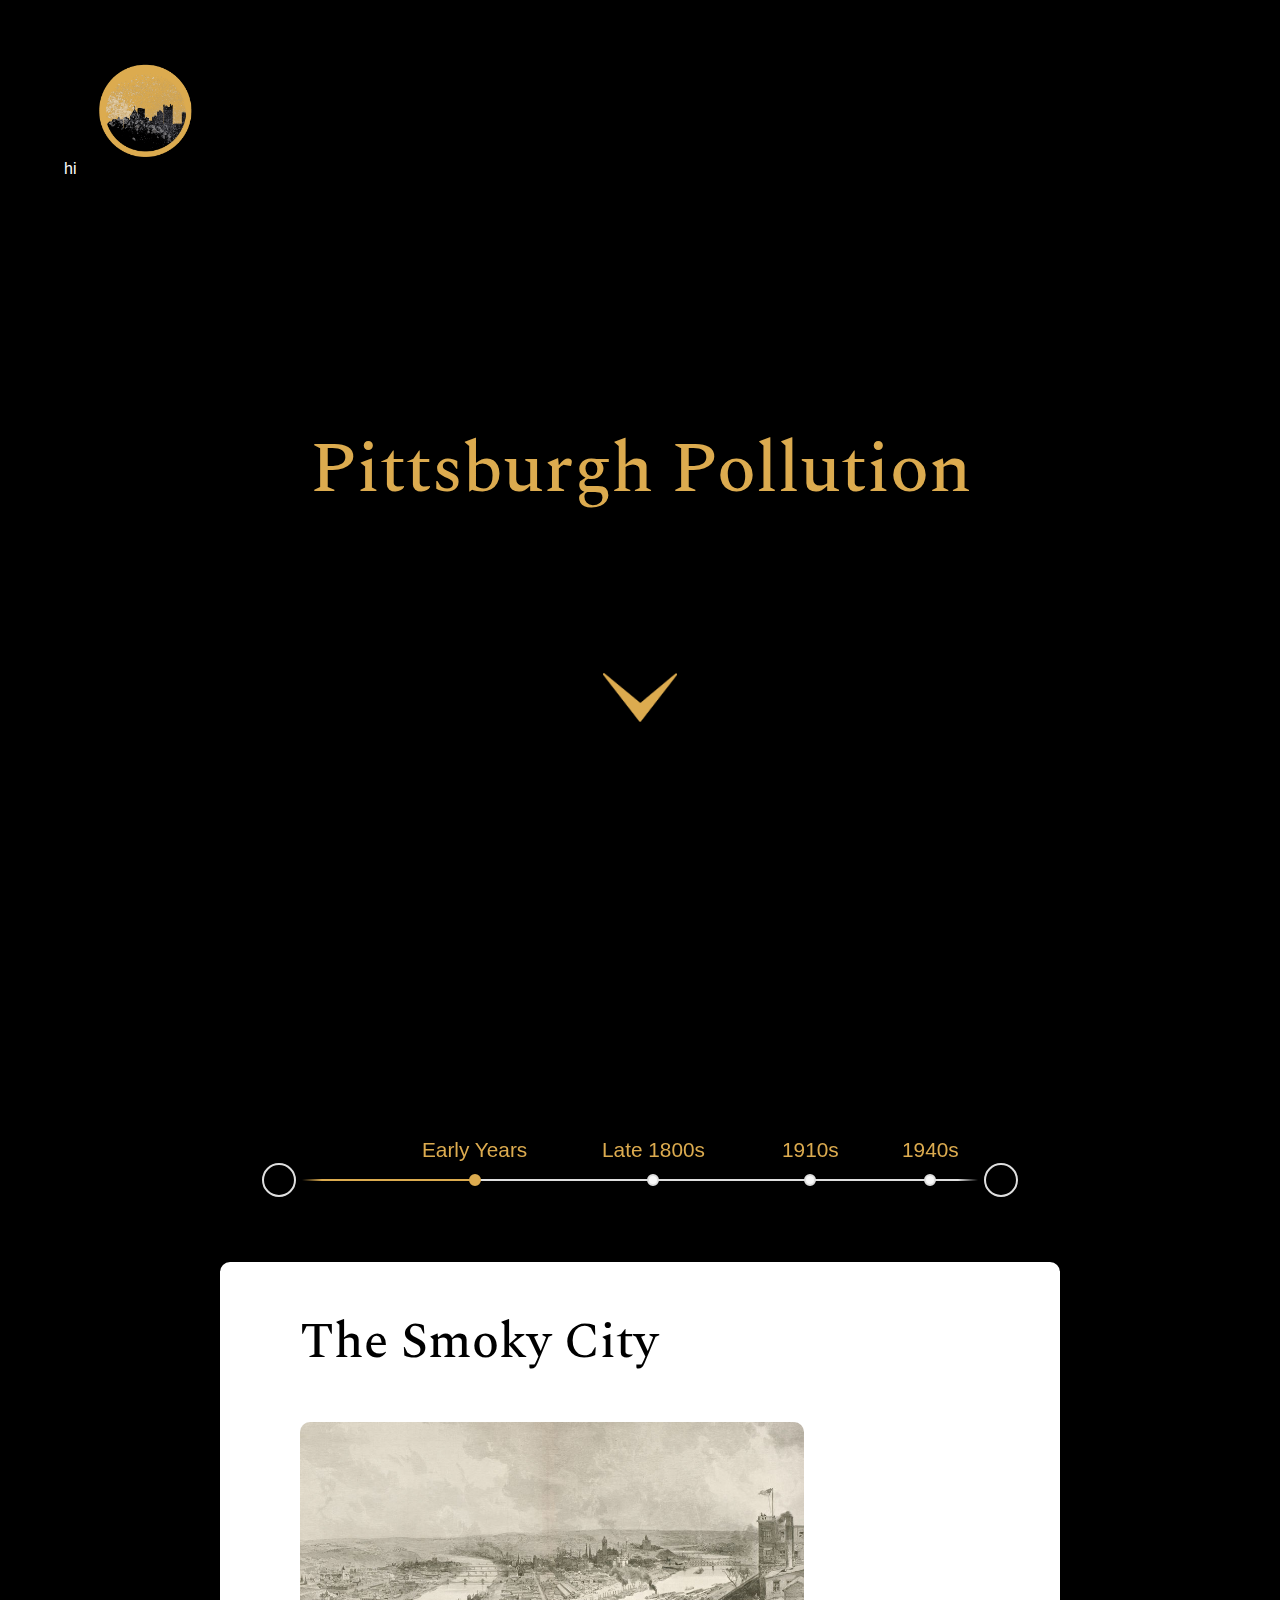
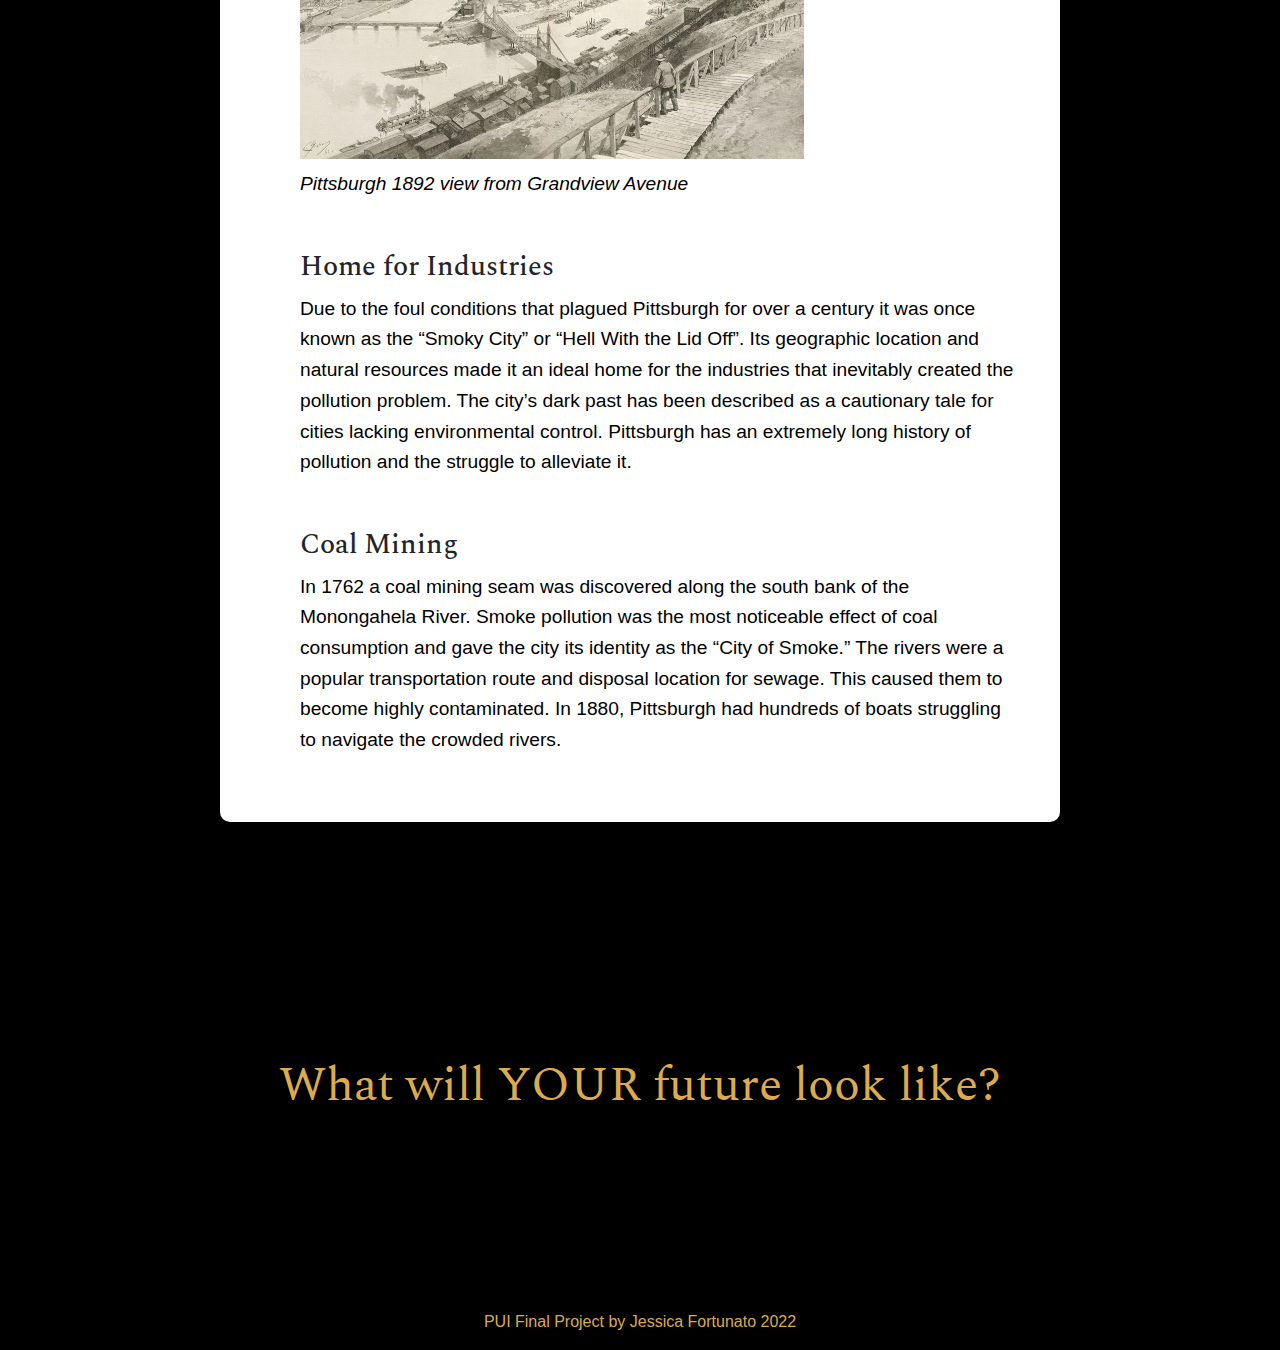
==== commit dc8a1206: "Updating Content" ====
--- a/index.html
+++ b/index.html
@@ -20,10 +20,8 @@
     https://www.ncbi.nlm.nih.gov/books/NBK222035/
     https://www.bloomberg.com/news/articles/2012-06-05/what-pittsburgh-looked-like-when-it-decided-it-had-a-pollution-problem
     https://www.smithsonianmag.com/history/deadly-donora-smog-1948-spurred-environmental-protection-have-we-forgotten-lesson-180970533/ 
-
-
-
-
+    https://www.lung.org/blog/breathe-project-smog-pollution
+    https://www.alleghenyfront.org/you-have-these-70s-activists-to-thank-for-pittsburghs-cleaner-air/
 
  -->
 
@@ -57,6 +55,9 @@
 
         
         <!-- Title -->
+
+        <div><p style="color:white;">hi</p></div>
+       
         <div class="container-fluid">
 
             <div class="row">
@@ -88,8 +89,6 @@
                 </button>
 
             </div>
-
-
 
        <!-- Timeline based on https://codepen.io/ritz078/pen/LGRWjE-->
 
@@ -102,8 +101,8 @@
                         <li><a href="#0" data-date="28/02/2014">Late 1800s</a></li>
                         <li><a href="#0" data-date="20/04/2014">1910s</a></li>
                         <li><a href="#0" data-date="20/05/2014">1940s</a></li>
-                        <li><a href="#0" data-date="09/07/2014">19</a></li>
-                        <li><a href="#0" data-date="30/08/2014">1950s</a></li>
+                        <li><a href="#0" data-date="09/07/2014">1950s</a></li>
+                        <li><a href="#0" data-date="30/08/2014">1970s</a></li>
                         <li><a href="#0" data-date="15/09/2014">Today</a></li>
                     </ol>
     
@@ -120,6 +119,8 @@
         <div class="events-content">
             
             <ol>
+
+                <!-- "Early Years" timeline content -->
                 <li data-date="16/01/2014" class="selected">
                 
                     <h3 class="Eventheader">The Smoky City</h3>
@@ -152,7 +153,7 @@
                 </li>
 
 
-    
+                <!-- "Late 1800s" timeline content -->
                 <li data-date="28/02/2014">
             
                         <h3 class="Eventheader">Prosperous Times</h3>
@@ -184,7 +185,8 @@
                             </p>
                             
                 </li>
-    
+                
+                <!-- "1910's" timeline content -->
                 <li data-date="20/04/2014">
                     <h3 class="Eventheader">Environmental & Health Effects</h3>
 
@@ -217,40 +219,17 @@
                         </p>
             
                 </li>
-    
+                
+                <!--"1940's" timeline content -->
                 <li data-date="20/05/2014">
-                    <h3 class="Eventheader">Awareness</h3>
-
-                    <!-- hold image -->
-                    <img class = "Eventimg" src="Assets/Polution Problem 1.jpeg" alt="Smoggy Pittsburgh">
-                    <p class="Captions">Pittsburgh 1892 view from Grandview Avenue</p>
-                   
-                    <!-- hold text -->
-                    <h3>New Policy</h3>
-                    
-                    <p class="Eventtext">
-                        In 1941, influenced by a similar policy introduced in St. Louis four years earlier, the city of Pittsburgh passed a law designed to reduce coal production in pursuit of cleaner air. 
-                        Not willing to cripple such an important part of the local economy, it promised to clean the air by using treated local coal. 
-                        The new policy ended up not being fully enacted until after World War II.
-                    </p>
-                        
-                
-                </li>
-    
-                <li data-date="09/07/2014">
                     <h3 class="Eventheader">Deadly Smog</h3>
 
                     <!-- hold image -->
-                    <img class = "Eventimg" src="Assets/Early.jpeg" alt="Smoggy Pittsburgh"> 
-                    <p class="Captions">Pittsburgh 1892 view from Grandview Avenue</p>
-                   
-                    <!-- hold text -->
-                    <h3>Introducing New Policies</h3>
-
-                    <p class="Eventtext">In 1941, influenced by a similar policy introduced in St. Louis four years earlier, the city of Pittsburgh passed a law designed to reduce coal production in pursuit of cleaner air. 
-                    Not willing to cripple such an important part of the local economy, it promised to clean the air by using treated local coal. 
-                    The new policy ended up not being fully enacted until after World War II.</p>
-                    
+                    <img class = "Eventimg" src="Assets/Donora Smog.webp" alt="The town of Donora, Pennsylvania covered in smog"> 
+                    <p class="Captions">The Donora Smog lasted for four days until rain cleared the pollution</p>
+                   
+                    <!-- hold text -->
+
                     <h3>A Small Town Killer</h3>
                    
                     <p class="Eventtext">	
@@ -268,103 +247,117 @@
                         It wasn’t until the rain arrived at midday on Sunday that the fog finally dissipated. 
                     </p>
 
-                    <video id="video" width="500px" height="240px" controls>
-                        <source src="Assets/videoplayback.mp4" type="video/mp4">
+                    <video id="video" controls>
+                        <source src="Assets/videoplayback.mp4" type="video/mp4" alt="A video showing the environment around Donora and information on the smog">
                     </video>
-
-                </li>
-    
+                        
+                
+                </li>
+
+                <!-- "1950's" timeline content  -->
+                <li data-date="09/07/2014">
+                    <h3 class="Eventheader">Awareness</h3>
+
+                    <!-- hold image -->
+                    <img class = "Eventimg" src="Assets/Polution Problem 1.jpeg" alt="Smoggy Pittsburgh"> 
+                    <p class="Captions">Pittsburgh 1892 view from Grandview Avenue</p>
+                   
+                    <!-- hold text -->
+
+                    <h3>Changes in Policy</h3>
+                   
+                    <p class="Eventtext">	
+                        Following the deadly smog, President Truman convened the first national air pollution conference in 1950. 
+                        Influenced by a similar policy introduced in St. Louis four years earlier, the city of Pittsburgh passed a law designed to reduce coal production in pursuit of cleaner air.
+                        Not willing to cripple such an important part of the local economy, it promised to clean the air by using treated local coal. 
+                        The new policy ended up not being fully enacted until after World War II.
+                    </p>
+
+                    <h3>From Coal to Natural Gas</h3>
+                    
+                    <p class="Eventtext">
+                        At the same time as the smoke-control act was being implemented, clean and inexpensive natural gas was flowing into the Pittsburgh area, as well as into other cities. 
+                        And it provoked a rapid changeover: between 1945 and 1950, more than half of Pittsburgh's households switched from coal to natural gas. 
+                        The clean-air legislation wasn't irrelevant, however, and the strong smoke-control law helped hasten the changeover.
+                    </p>
+
+                </li>
+    
+                <!-- "1970's" timeline content -->
                 <li data-date="30/08/2014">
-                    <h3 class="Eventheader">The Smoky City</h3>
-
-                    <!-- hold image -->
-                    <img class = "Eventimg" src="Assets/Early.jpeg" alt="Smoggy Pittsburgh"> 
-                    <p class="Captions">Pittsburgh 1892 view from Grandview Avenue</p>
-                   
-                    <!-- hold text -->
-                    <h3>Home for Industries</h3>
+                    <h3 class="Eventheader">The Power of Activism</h3>
+
+                    <!-- hold image -->
+                    <img class = "Eventimg" src="Assets/1970s air.webp" alt="Cars in traffic on a busy road"> 
+                    <p class="Captions">Evening rush hour on the Parkway East, Pittsburgh, 1973</p>
+                   
+                    <!-- hold text -->
+                    <h3>GASP</h3>
+
                     <p class="Eventtext">	
-                        Due to the foul conditions that plagued Pittsburgh for over a century it was once known as the “Smoky City” or “Hell With the Lid Off”. 
-                        Its geographic location and natural resources made it an ideal home for the industries that inevitably created the pollution problem. 
-                        The city’s dark past has been described as a cautionary tale for cities lacking environmental control.
-                        Pittsburgh has an extremely long history of pollution and the struggle to alleviate it. </p>
-
-                    
-                        <h3>Coal Mining</h3>
+                        The Group Against Smog and Pollution (GASP) formed in 1969 at a time when the environment was becoming a 
+                        mainstream concern in many of America’s cities. “We represent the little man—we want (to help) anybody with lungs,
+                        ” GASP’s first president, Michelle Madoff, said in a 1970 interview. “I don’t know where you can buy new lungs.”
+                    </p>
+
+                    <video id="video" controls>
+                        <source src="Assets/Dirty Gertie Cartoon 2.mp4" type="video/mp4" alt="A video showing a GASP marketing campaign about a cartoon bird">
+                    </video>
+
+                    <p class="Eventtext">	
+                        Much of the pressure on local industry for air-pollution reduction— for instance, in pushing for enforcement of the laws was applied by GASP. 
+                        Today, GASP worksto explain and combat air quality problems through public meetings, engagement with the press, educational events, and permit reviews.
+                    </p>
+
+                    
+                </li>
+    
+                <!-- "Today" timeline content -->
+                <li data-date="15/09/2014">
+                    <h3 class="Eventheader">Always Improving</h3>
+
+                    <!-- hold image -->
+                    <img class = "Eventimg" src="Assets/Modern Pittsburgh.jpeg" alt="A view of Pittsburgh's skyline in 2018 "> 
+                    <p class="Captions">Pittsburgh's Skyline in 2018 </p>
+                   
+                        <!-- hold text -->
+                        <h3>Pittsburgh Today</h3>
+
+                        <p class="Eventtext">	
+                            Due to the foul conditions that plagued Pittsburgh for over a century it was once known as the “Smoky City” or “Hell With the Lid Off”. 
+                            Its geographic location and natural resources made it an ideal home for the industries that inevitably created the pollution problem. 
+                            The city’s dark past has been described as a cautionary tale for cities lacking environmental control.
+                            Pittsburgh has an extremely long history of pollution and the struggle to alleviate it. </p>
+
+                    
+                        <h3>Looking Ahead</h3>
 
                         <p class="Eventtext">
-                    
-                        In 1762 a coal mining seam was discovered along the south bank of the Monongahela River.  
-                        Smoke pollution was the most noticeable effect of coal consumption and gave the city its identity as the “City of Smoke.”
-                        The rivers were a popular transportation route and disposal location for sewage. This caused them to become highly contaminated. 
-                        In 1880, Pittsburgh had hundreds of boats struggling to navigate the crowded rivers. 
-                        Between 1872 and 1908 the city had the highest typhoid fever mortality rate of any city in the nation. 
-                        An individual in Pittsburgh was three times more likely to die of typhoid fever.
-                         Sewage discharge into the rivers was one of the contributing factors to the problem.  
-                         This was also where The city drew its water supply making the sewage discharge into it all the more hazardous.
-                    </p>
-                </li>
-    
-                <li data-date="15/09/2014">
-                    <h3 class="Eventheader">The Smoky City</h3>
-
-                    <!-- hold image -->
-                    <img class = "Eventimg" src="Assets/Early.jpeg" alt="Smoggy Pittsburgh"> 
-                    <p class="Captions">Pittsburgh 1892 view from Grandview Avenue</p>
-                   
-                    <!-- hold text -->
-                    <h3>Home for Industries</h3>
-                    <p class="Eventtext">	
-                        Due to the foul conditions that plagued Pittsburgh for over a century it was once known as the “Smoky City” or “Hell With the Lid Off”. 
-                        Its geographic location and natural resources made it an ideal home for the industries that inevitably created the pollution problem. 
-                        The city’s dark past has been described as a cautionary tale for cities lacking environmental control.
-                        Pittsburgh has an extremely long history of pollution and the struggle to alleviate it. </p>
-
-                    
-                        <h3>Coal Mining</h3>
-
-                        <p class="Eventtext">
-                    
-                        In 1762 a coal mining seam was discovered along the south bank of the Monongahela River.  
-                        Smoke pollution was the most noticeable effect of coal consumption and gave the city its identity as the “City of Smoke.”
-                        The rivers were a popular transportation route and disposal location for sewage. This caused them to become highly contaminated. 
-                        In 1880, Pittsburgh had hundreds of boats struggling to navigate the crowded rivers. 
-                        Between 1872 and 1908 the city had the highest typhoid fever mortality rate of any city in the nation. 
-                        An individual in Pittsburgh was three times more likely to die of typhoid fever.
-                         Sewage discharge into the rivers was one of the contributing factors to the problem.  
-                         This was also where The city drew its water supply making the sewage discharge into it all the more hazardous.
-                    </p>
-                </li>
-    
-                <li data-date="01/11/2014">
-                    <h3 class="Eventheader">The Smoky City</h3>
-
-                    <!-- hold image -->
-                    <img class = "Eventimg" src="Assets/Early.jpeg" alt="Smoggy Pittsburgh"> 
-                    <p class="Captions">Pittsburgh 1892 view from Grandview Avenue</p>
-                   
-                    <!-- hold text -->
-                    <h3>Home for Industries</h3>
-                    <p class="Eventtext">	
-                        Due to the foul conditions that plagued Pittsburgh for over a century it was once known as the “Smoky City” or “Hell With the Lid Off”. 
-                        Its geographic location and natural resources made it an ideal home for the industries that inevitably created the pollution problem. 
-                        The city’s dark past has been described as a cautionary tale for cities lacking environmental control.
-                        Pittsburgh has an extremely long history of pollution and the struggle to alleviate it. </p>
-
-                    
-                        <h3>Coal Mining</h3>
-
-                        <p class="Eventtext">
-                    
-                        In 1762 a coal mining seam was discovered along the south bank of the Monongahela River.  
-                        Smoke pollution was the most noticeable effect of coal consumption and gave the city its identity as the “City of Smoke.”
-                        The rivers were a popular transportation route and disposal location for sewage. This caused them to become highly contaminated. 
-                        In 1880, Pittsburgh had hundreds of boats struggling to navigate the crowded rivers. 
-                        Between 1872 and 1908 the city had the highest typhoid fever mortality rate of any city in the nation. 
-                        An individual in Pittsburgh was three times more likely to die of typhoid fever.
-                         Sewage discharge into the rivers was one of the contributing factors to the problem.  
-                         This was also where The city drew its water supply making the sewage discharge into it all the more hazardous.
-                    </p>
+                            Despite improvements to air quality in recent years, the Pittsburgh region still has some of the worst air pollution in the country, according
+                            to the American Lung Association’s latest “State of the Air” report. 
+                            Pittsburgh’s air showed improvement, but it still got an F in ozone and particulate matter and ranked 9th
+                            worst in the country for long-term particle pollution, which is associated with heart and lung disease. Most of today's pollution comes from cars, power plants upwing of Pittsburgh,
+                            and lingering heavy industry like US Steel's Clairton Coke Works in Mon Valley. 
+                              
+                                    <br>
+                                    First, we need to listen to and amplify the voices of people who are regularly subjected to ongoing pollution
+                                    events—putting regional leaders on notice that they must do more to improve our air quality.
+
+                                    <br>
+                                    Second, we need officials at the federal level to set more health-protective standards for
+                                    PM2.5. A clear consensus of evidence[5],[6] points to the benefits of reducing emissions of
+                                    fine particle pollution—doing so could save thousands of lives and reduce the pollution burden on our
+                                    most vulnerable friends and neighbors.          
+
+                                    <br>
+                                    Third, we must make common-sense changes to ensure the local rules protecting public health from
+                                    corporate polluters are as strong as possible. We’re talking about coke oven regulations that will
+                                    stop unintentional leaks of harmful emissions. 
+                            
+
+                            </ul>
+
+                        </p>
                 </li>
             </ol>
         </div> <!-- .events-content -->
--- a/styles.css
+++ b/styles.css
@@ -1,16 +1,34 @@
+
+/* Video Background */
+
+#smoke-video{
+  position: fixed;
+  right: 0;
+  bottom: 0;
+  min-width: 100%;
+  min-height: 100%;
+  opacity: 50%;
+
+}
 
 
 /* Smooth scroll */
+
+html {
+
+  scroll-behavior: smooth;
+
+}
+
+/* Basic formatting */
+
 
 #video{
   padding-bottom:50px;
-  padding-top: 50px;
-}
-html {
-  scroll-behavior: smooth;
-}
-
-/* Basic formatting */
+  padding-top: 20px;
+  width:500px;
+  height:500px;
+}
 
 button{
   background-color: transparent;
@@ -43,7 +61,6 @@
 
 }
 
-
 h3{
   font-family: 'Spectral', serif;
   font-style: bold;
@@ -54,6 +71,7 @@
 .Captions{
   font-style: italic;
 }
+
 .Eventheader{
   color:black;
   font-family: 'Spectral', serif;
@@ -76,16 +94,12 @@
     color:black;
 }
 
-
-
 body {
     width: 90%;
     margin: auto;
     background-color: black;
 
 }
-
-
 
 #Title {
   color: #DCAB4F;
@@ -102,7 +116,6 @@
 
 }
 
-
 #Arrow {
   width:100px;
   padding-top: 150px;
@@ -204,11 +217,9 @@
   list-style-type: none;
 }
 
-/* -------------------------------- 
-
-Main Components 
-
--------------------------------- */
+
+/* main Components of Timeline*/
+
 .cd-horizontal-timeline {
   opacity: 0;
   margin: 2em auto;
@@ -429,7 +440,7 @@
   border-radius: 10px;
   width: 100%;
   margin: 2em 0;
-  overflow: hidden;
+  overflow: scroll;
   -webkit-transition: height 0.4s;
   -moz-transition: height 0.4s;
   transition: height 0.4s;
@@ -461,6 +472,7 @@
   /* visible event content */
 
   position: relative;
+  overflow: scroll;
   z-index: 2;
   opacity: 1;
   -webkit-transform: translateX(0);
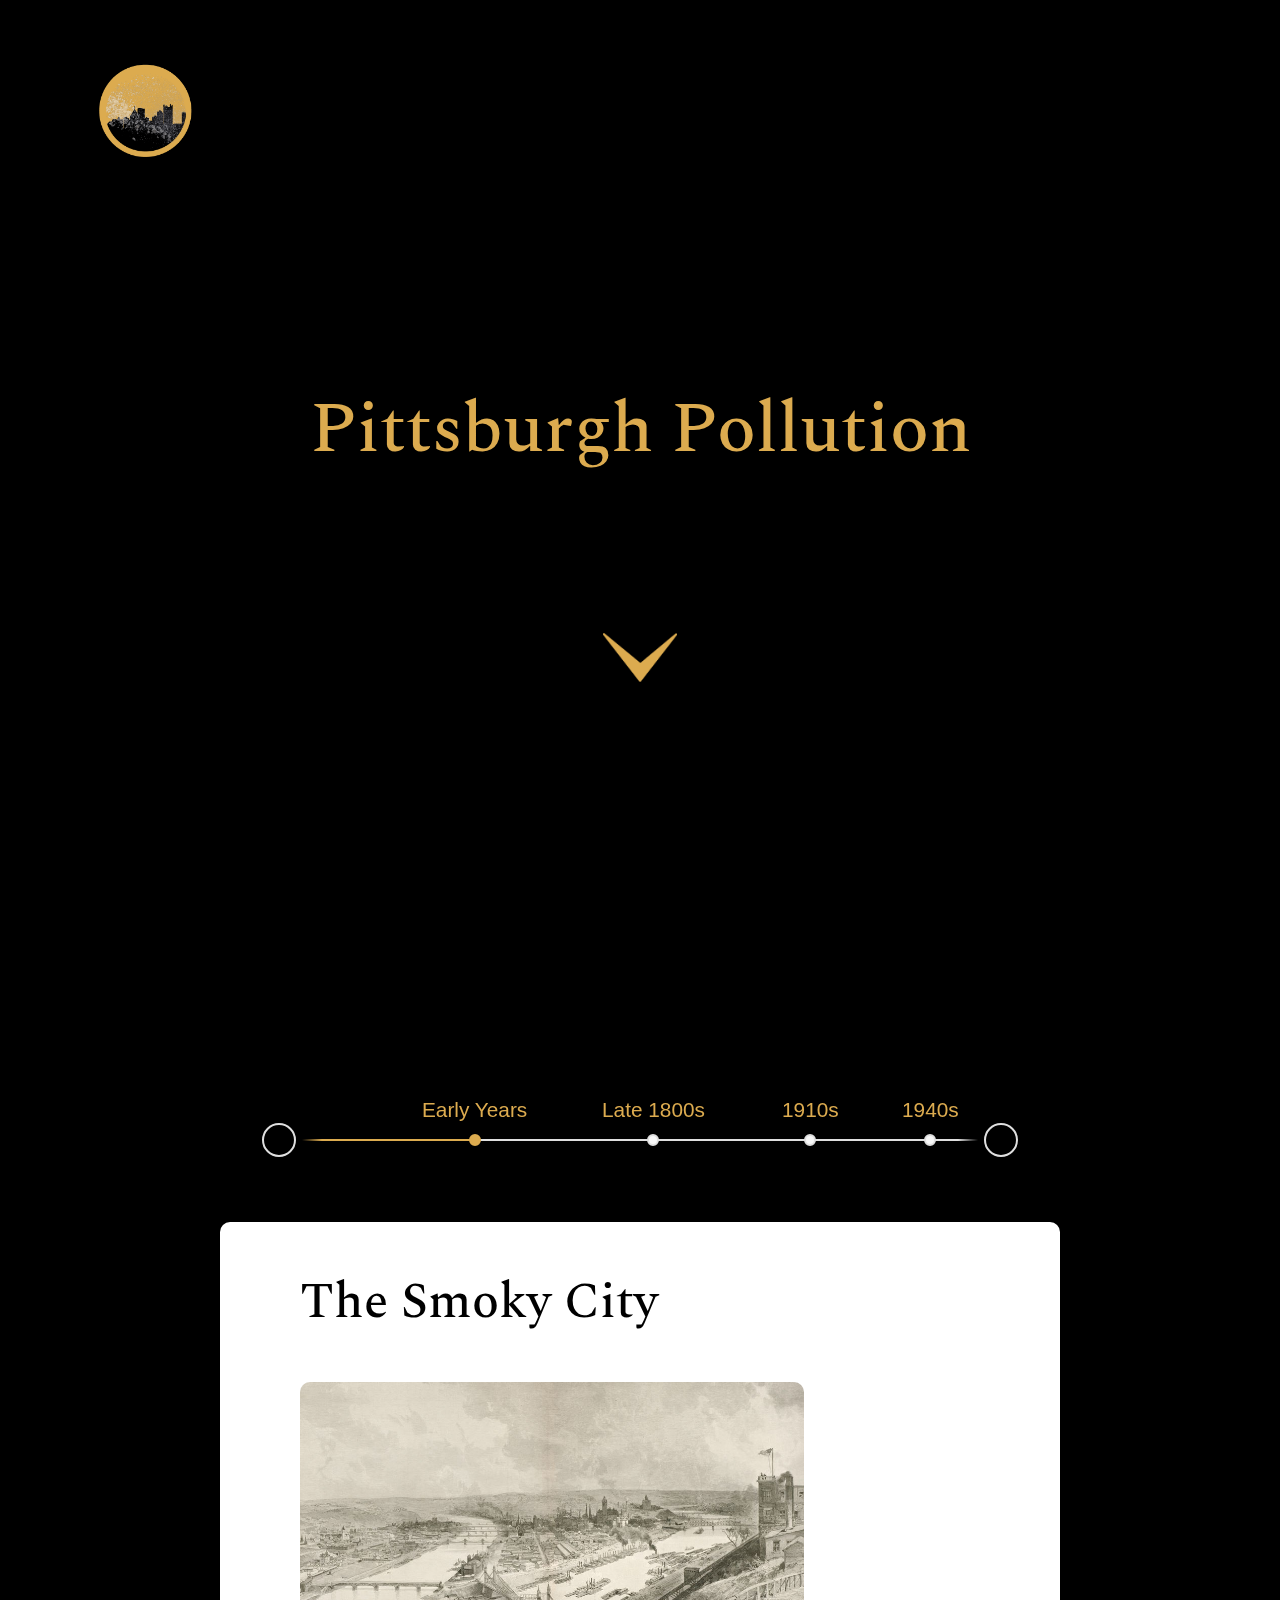
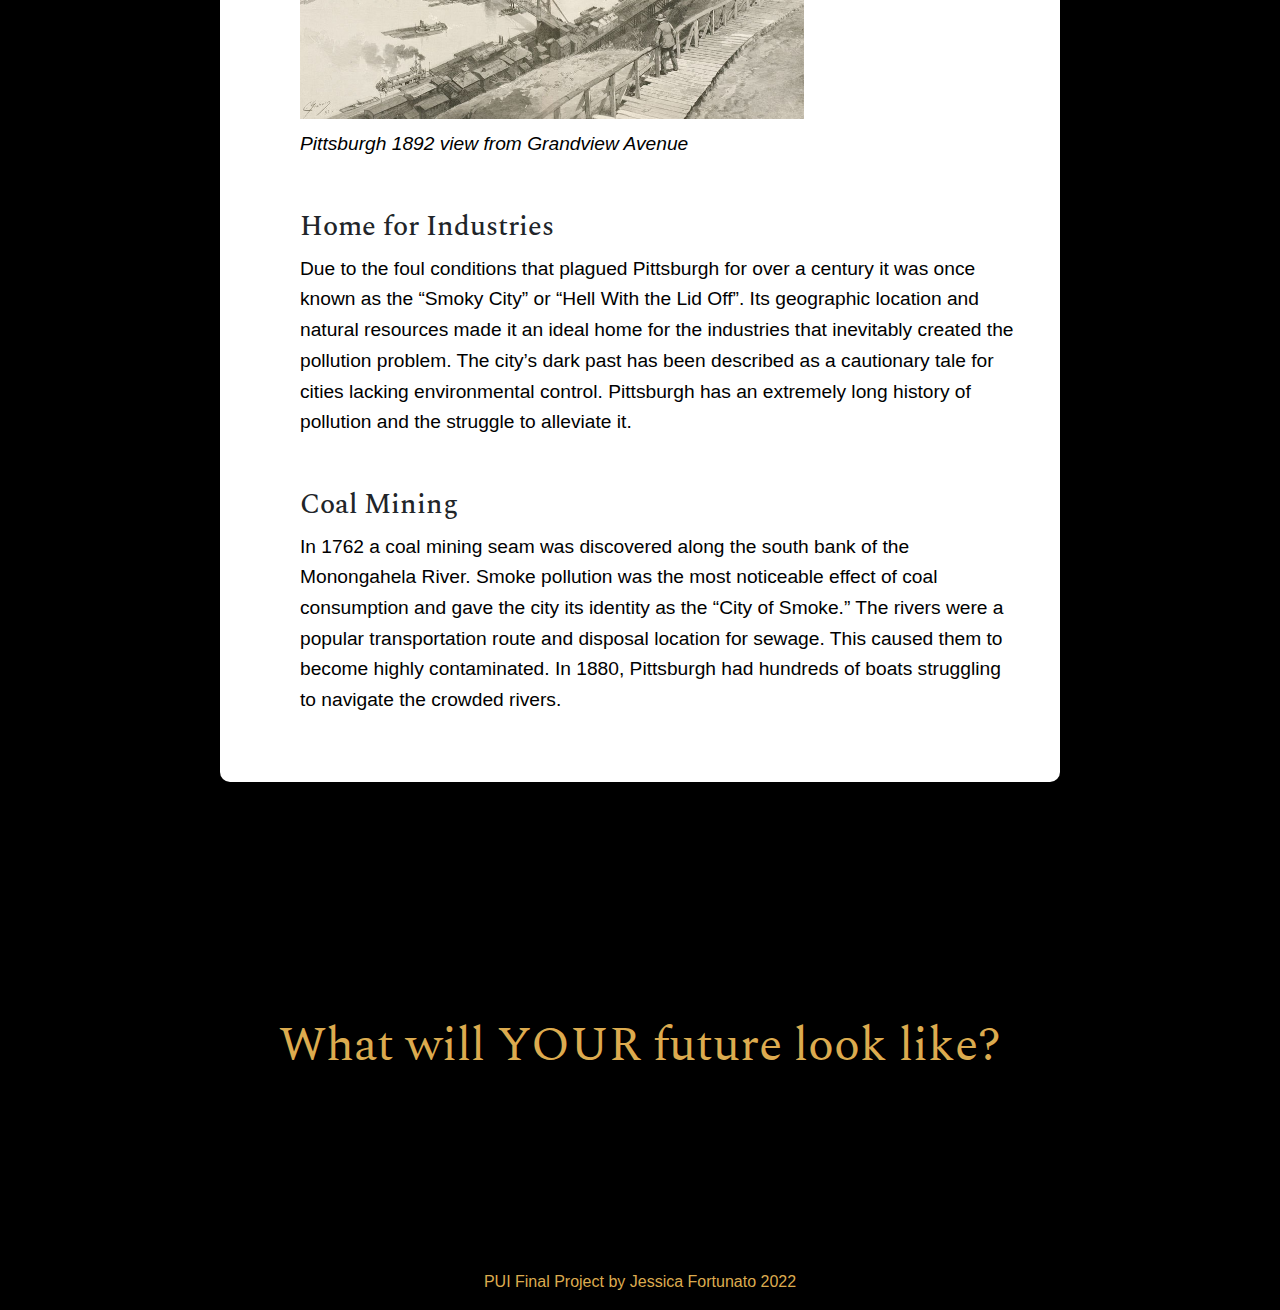
==== commit f54d7171: "Accessibility" ====
--- a/index.html
+++ b/index.html
@@ -56,7 +56,7 @@
         
         <!-- Title -->
 
-        <div><p style="color:white;">hi</p></div>
+        <!-- <div><p style="color:white;">hi</p></div> -->
        
         <div class="container-fluid">
 
@@ -85,7 +85,7 @@
             <div class="col-xs-8 col-lg-4 d-flex justify-content-center"> 
                 
                 <button type="button" onclick="myScrollFunction()">
-                <img id="Arrow" class="btn bg-transparent" src="Assets/2x/Asset 1@2x.png" alt="arrow">
+                <img id="Arrow" class="btn bg-transparent" src="Assets/2x/Asset 1@2x.png" alt="graphic image of an arrow">
                 </button>
 
             </div>
@@ -159,7 +159,7 @@
                         <h3 class="Eventheader">Prosperous Times</h3>
 
                         <!-- hold image -->
-                        <img class = "Eventimg" src="Assets/1849.jpeg" alt="Antique photo of Pittsburgh industrial port"> 
+                        <img class = "Eventimg" src="Assets/1849.jpeg" alt="A photo of the Pittsburgh industrial port from the 1800s"> 
                         <p class="Captions">Pittsburgh 1849 industrial port</p>
                        
                         <!-- hold text -->
@@ -191,7 +191,7 @@
                     <h3 class="Eventheader">Environmental & Health Effects</h3>
 
                     <!-- hold image -->
-                    <img class = "Eventimg" src="Assets/1910.jpeg" alt="Antique picture of Pittsburgh trees being covered by smoke"> 
+                    <img class = "Eventimg" src="Assets/1910.jpeg" alt="A picture of Pittsburgh trees being covered by smoke"> 
                     <p class="Captions">Pittsburgh vegetation covered by air pollution</p>
                    
                     <!-- hold text -->
@@ -259,7 +259,7 @@
                     <h3 class="Eventheader">Awareness</h3>
 
                     <!-- hold image -->
-                    <img class = "Eventimg" src="Assets/Polution Problem 1.jpeg" alt="Smoggy Pittsburgh"> 
+                    <img class = "Eventimg" src="Assets/Polution Problem 1.jpeg" alt="A picture of smoggy Pittsburgh"> 
                     <p class="Captions">Pittsburgh 1892 view from Grandview Avenue</p>
                    
                     <!-- hold text -->
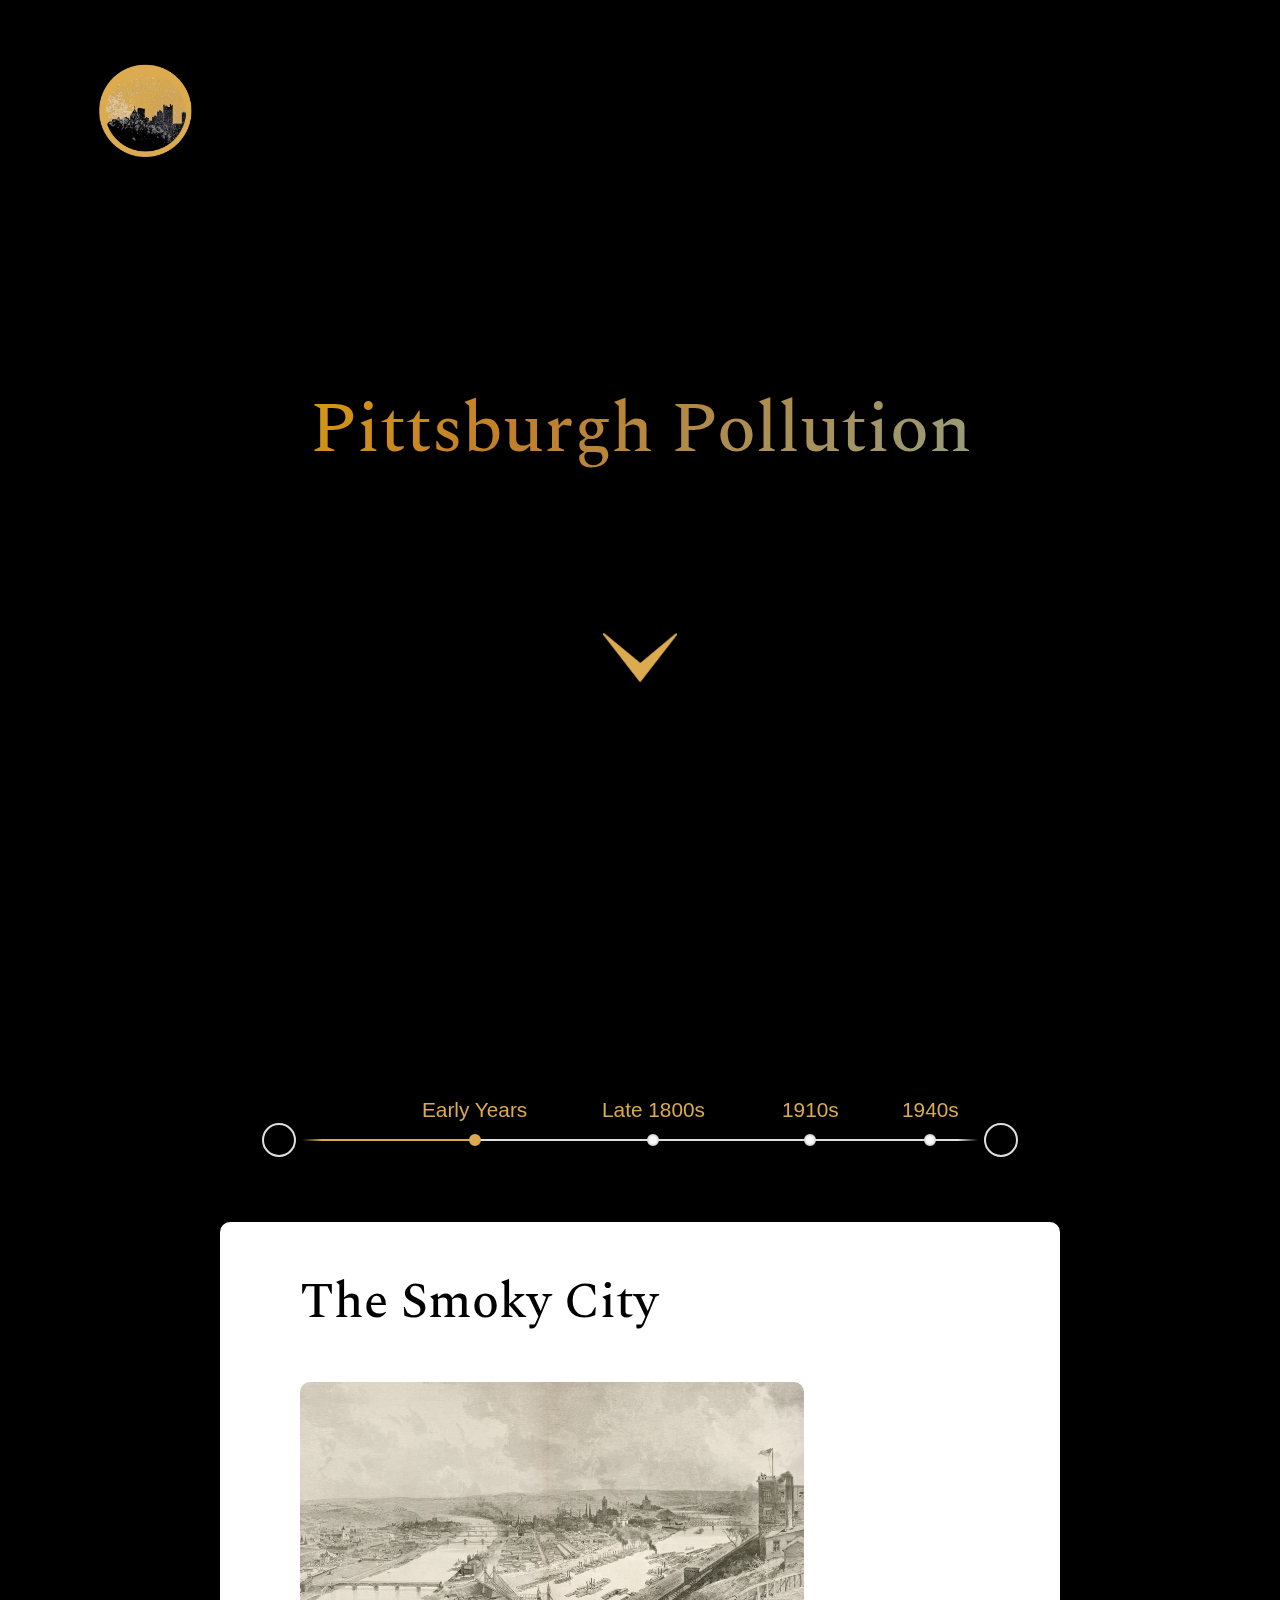
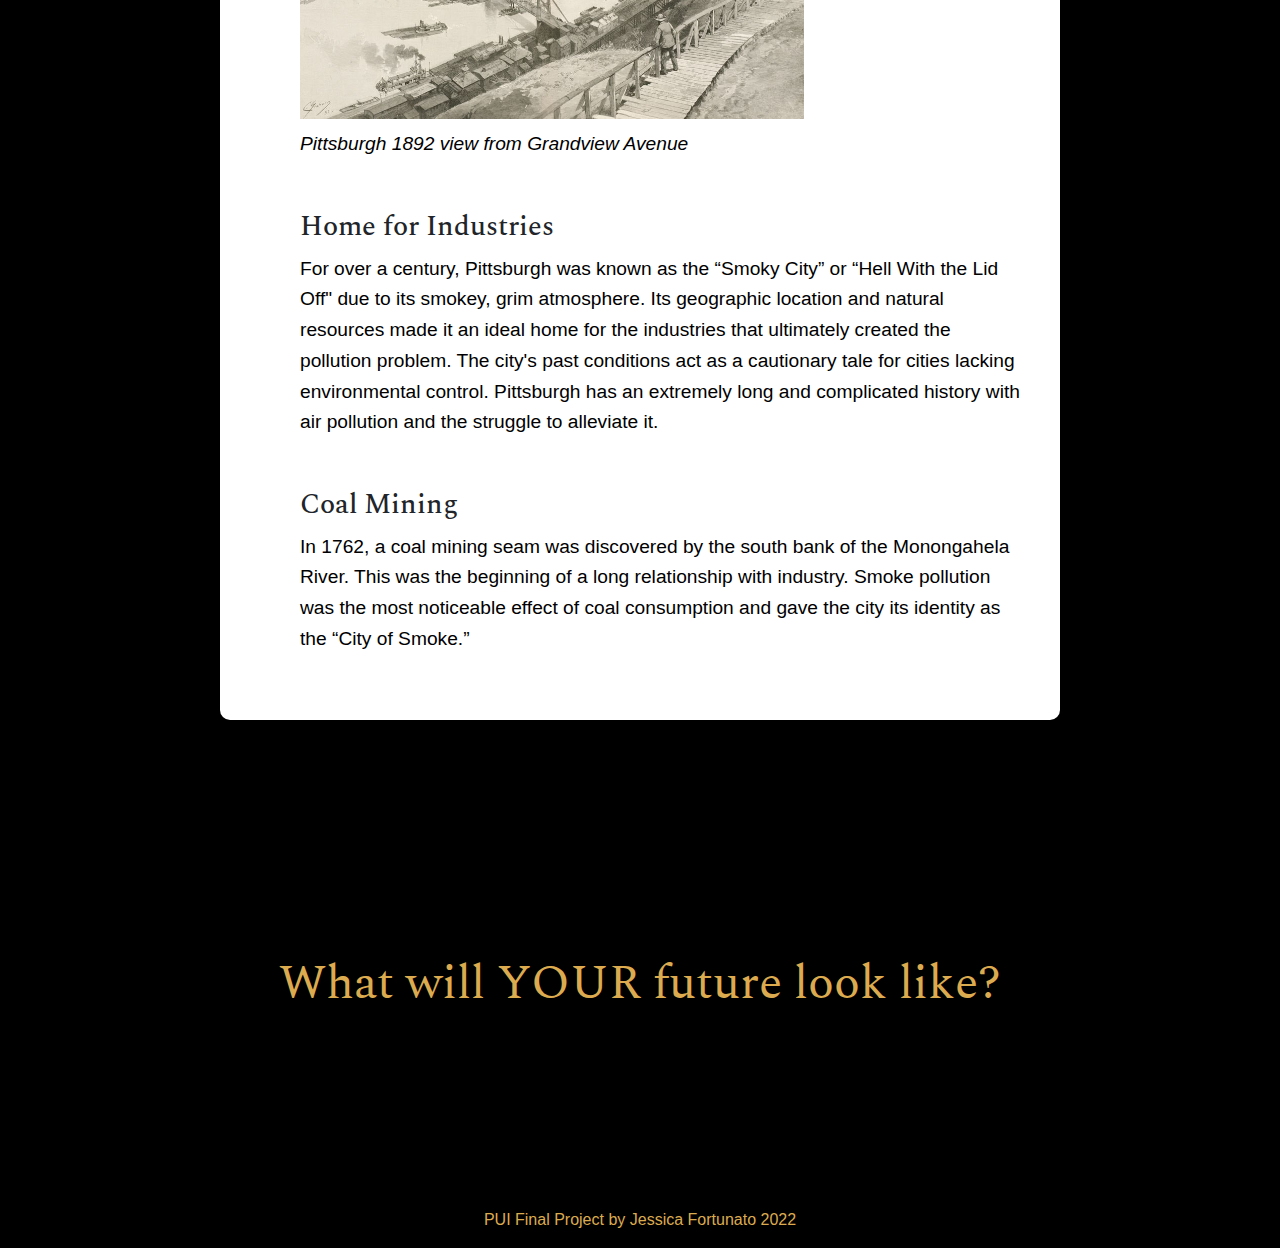
==== commit 1b73e149: "Finishing Touches" ====
--- a/index.html
+++ b/index.html
@@ -45,6 +45,18 @@
                
               </div>
 
+        <!-- <div class="container-fluid">
+            <div class="row">
+
+                <div class="col-xs-12 col-lg-12">
+                    <video id="#smoke-video" controls>
+                    <source src="Assets/Smoke background.mp4" type="video/mp4" alt="">
+                    </video>
+                </div>
+            
+            </div>
+        </div> -->
+
     
     </header>
 
@@ -55,9 +67,6 @@
 
         
         <!-- Title -->
-
-        <!-- <div><p style="color:white;">hi</p></div> -->
-       
         <div class="container-fluid">
 
             <div class="row">
@@ -75,7 +84,7 @@
             </div>
 
         
-            <!-- Scroll down button -->
+        <!-- Scroll down button -->
        <div class="container-fluid">
         <div class="row">
 
@@ -133,10 +142,10 @@
                     <h3>Home for Industries</h3>
                         
                         <p class="Eventtext">	
-                            Due to the foul conditions that plagued Pittsburgh for over a century it was once known as the “Smoky City” or “Hell With the Lid Off”. 
-                            Its geographic location and natural resources made it an ideal home for the industries that inevitably created the pollution problem. 
-                            The city’s dark past has been described as a cautionary tale for cities lacking environmental control.
-                            Pittsburgh has an extremely long history of pollution and the struggle to alleviate it. 
+                            For over a century, Pittsburgh was known as the “Smoky City” or “Hell With the Lid Off" due to its smokey, grim atmosphere.
+                            Its geographic location and natural resources made it an ideal home for the industries that ultimately created the pollution problem. 
+                            The city's past conditions act as a cautionary tale for cities lacking environmental control.
+                            Pittsburgh has an extremely long and complicated history with air pollution and the struggle to alleviate it. 
 
                         </p>
 
@@ -144,10 +153,10 @@
                     <h3>Coal Mining</h3>
 
                         <p class="Eventtext">
-                            In 1762 a coal mining seam was discovered along the south bank of the Monongahela River.  
+                            In 1762, a coal mining seam was discovered by the south bank of the Monongahela River.
+                            This was the beginning of a long relationship with industry.  
                             Smoke pollution was the most noticeable effect of coal consumption and gave the city its identity as the “City of Smoke.”
-                            The rivers were a popular transportation route and disposal location for sewage. This caused them to become highly contaminated. 
-                            In 1880, Pittsburgh had hundreds of boats struggling to navigate the crowded rivers. 
+                            
                         </p>
             
                 </li>
@@ -167,7 +176,7 @@
                             
                             <p class="Eventtext">	
                                 Between 1872 and 1908 the city had the highest typhoid fever mortality rate of any city in the nation. 
-                                An individual in Pittsburgh was three times more likely to die of typhoid fever.
+                                In Pittsburgh, an individual was three times more likely to die of typhoid fever.
                                 Sewage discharge into the rivers was one of the contributing factors to the problem.  
                                 This was also where The city drew its water supply making the sewage discharge into it all the more hazardous.
                             </p>
@@ -175,12 +184,11 @@
                         <h3>Low Enforcement</h3>
     
                             <p class="Eventtext">
-                                There were efforts made in the 1800s to reduce air pollution. 
-                                Unfortunately, they were rarely enforced. 
-                                Smoke control ordinances and the Bureau of Smoke Control were introduced. 
-                                Also not very successfully due to lack of proper regulations, enforcement, and control technologies.
-                                It was difficult to convince residents that the smoke was a problem. 
-                                Many people felt the smoke was a sign of productivity and prosperity. 
+                                There were efforts made in the 1800s to reduce air pollution, but they were hardly ever enforced. 
+                                Then, smoke control ordinances and the Bureau of Smoke Control were introduced. 
+                                However, they were also not very successfully due to lack of proper regulations, enforcement, and control technologies.
+                                It was difficult to convince residents that the smoke was a problem.
+                                People at the time felt the smoke was a sign of productivity and prosperity. 
                                 They believed the smoke was good for their lungs and helped crops grow.
                             </p>
                             
@@ -198,24 +206,23 @@
                     <h3>City Life</h3>
 
                         <p class="Eventtext">	
-                            The smoke had many devastating effects on the city and the way people lived. 
-                            Some of the most famous were the conditions downtown at midday when street lights had to be turned on. 
+                            It was easy to see that smoke had many devastating effects on the city and the way people lived. 
+                            Some of the most famous visual consequences were the conditions downtown at midday when street lights had to be turned on. 
                             The vegetation around the city was also affected; in contrast to the very green city of today, before smoke-control many of the hills were completely denuded by the fumes.
-                            There was acid rain before they even invented the term.
+                            Pittsburgh had acid rain before they even invented the term.
                         </p>
 
                     
                     <h3>Profit over Health</h3>
 
                         <p class="Eventtext">
-
                             “The Pittsburgher insists that the smoke of bituminous coal kills malaria and saves the eyesight.
                             The smoke, so far from being an evil, is a blessing, and it destroys every property of the atmosphere that is hostile to life.” 
                     
                             A report of the Mellon Institute—a six-volume study done between 1910 and 1914—focused on the economic costs of smoke; 
                             researchers had to downplay its health costs because they could not determine any of air pollution's relationships to various diseases.
                             They concluded that although Pittsburghers had mottled lungs, this was not dangerous to their health because of what they called “pulmonary anthacosis,” 
-                            or formation of lesions that allegedly warded off bacteria and promoted healing in the case of tuberculosis.
+                            or formation of lesions that allegedly warded off bacteria and promoted healing in the case of tuberculosis. This was an obvious cover-up to keep industry booming.
                         </p>
             
                 </li>
@@ -229,22 +236,19 @@
                     <p class="Captions">The Donora Smog lasted for four days until rain cleared the pollution</p>
                    
                     <!-- hold text -->
-
                     <h3>A Small Town Killer</h3>
                    
                     <p class="Eventtext">	
                         The 1948 Donora smog was the worst air pollution disaster in U.S. history. 
                         It jumpstarted the fields of environmental and public health, drew attention to the need for industrial regulation, and launched a national conversation about the effects of pollution. 
-                        But in doing so, it pitted industry against the health of humans and their environment.</p>
+                        It was a continuing factor in the fight between industry and the health of humans and their environment.</p>
 
                     <p class="Eventtext">
-                    
-                        Yellow fog swept over the Pittsburgh neighbor.
-                        On Saturday October 30, around 2 a.m., the first death occurred. 
-                        Within days, 19 more people from Donora and Webster were dead. 
+                        Yellow fog swept over the Pittsburgh neighborhood on Saturday October 20, around 2a.m.
+                        Within days, 20  people from Donora and Webster were dead. 
                         The funeral homes ran out of caskets; florists ran out of flowers. 
                         Hundreds flooded the hospitals, gasping for air, while hundreds more with respiratory or cardiac conditions were advised to evacuate the city. 
-                        It wasn’t until the rain arrived at midday on Sunday that the fog finally dissipated. 
+                        Their only saving grace was the rain that arrived at midday on Sunday, dispersing the fog. 
                     </p>
 
                     <video id="video" controls>
@@ -263,22 +267,19 @@
                     <p class="Captions">Pittsburgh 1892 view from Grandview Avenue</p>
                    
                     <!-- hold text -->
-
                     <h3>Changes in Policy</h3>
                    
                     <p class="Eventtext">	
-                        Following the deadly smog, President Truman convened the first national air pollution conference in 1950. 
-                        Influenced by a similar policy introduced in St. Louis four years earlier, the city of Pittsburgh passed a law designed to reduce coal production in pursuit of cleaner air.
-                        Not willing to cripple such an important part of the local economy, it promised to clean the air by using treated local coal. 
-                        The new policy ended up not being fully enacted until after World War II.
+                        Following the deadly smog, President Truman held the first national air pollution conference in 1950. 
+                        Influenced by a similar policy introduced in St. Louis, the city of Pittsburgh passed a law designed to reduce coal production in pursuit of cleaner air.
+                        Not willing to hurt such an important part of the Pittsburgh economy, it promised to clean the air by using treated local coal. 
                     </p>
 
                     <h3>From Coal to Natural Gas</h3>
                     
                     <p class="Eventtext">
-                        At the same time as the smoke-control act was being implemented, clean and inexpensive natural gas was flowing into the Pittsburgh area, as well as into other cities. 
-                        And it provoked a rapid changeover: between 1945 and 1950, more than half of Pittsburgh's households switched from coal to natural gas. 
-                        The clean-air legislation wasn't irrelevant, however, and the strong smoke-control law helped hasten the changeover.
+                        At the same time as the smoke-control act was being implemented, clean and inexpensive natural gas was flowing into the Pittsburgh area, replacing coal as a heating source.
+                        Between 1945 and 1950, more than half of Pittsburgh's households switched from coal to natural gas. 
                     </p>
 
                 </li>
@@ -295,7 +296,7 @@
                     <h3>GASP</h3>
 
                     <p class="Eventtext">	
-                        The Group Against Smog and Pollution (GASP) formed in 1969 at a time when the environment was becoming a 
+                        In 1969, the Group Against Smog and Pollution (GASP) formed at a time when the environment was becoming a 
                         mainstream concern in many of America’s cities. “We represent the little man—we want (to help) anybody with lungs,
                         ” GASP’s first president, Michelle Madoff, said in a 1970 interview. “I don’t know where you can buy new lungs.”
                     </p>
@@ -314,22 +315,13 @@
     
                 <!-- "Today" timeline content -->
                 <li data-date="15/09/2014">
-                    <h3 class="Eventheader">Always Improving</h3>
+                    <h3 class="Eventheader">Pittsburgh Today</h3>
 
                     <!-- hold image -->
                     <img class = "Eventimg" src="Assets/Modern Pittsburgh.jpeg" alt="A view of Pittsburgh's skyline in 2018 "> 
                     <p class="Captions">Pittsburgh's Skyline in 2018 </p>
                    
                         <!-- hold text -->
-                        <h3>Pittsburgh Today</h3>
-
-                        <p class="Eventtext">	
-                            Due to the foul conditions that plagued Pittsburgh for over a century it was once known as the “Smoky City” or “Hell With the Lid Off”. 
-                            Its geographic location and natural resources made it an ideal home for the industries that inevitably created the pollution problem. 
-                            The city’s dark past has been described as a cautionary tale for cities lacking environmental control.
-                            Pittsburgh has an extremely long history of pollution and the struggle to alleviate it. </p>
-
-                    
                         <h3>Looking Ahead</h3>
 
                         <p class="Eventtext">
@@ -338,26 +330,31 @@
                             Pittsburgh’s air showed improvement, but it still got an F in ozone and particulate matter and ranked 9th
                             worst in the country for long-term particle pollution, which is associated with heart and lung disease. Most of today's pollution comes from cars, power plants upwing of Pittsburgh,
                             and lingering heavy industry like US Steel's Clairton Coke Works in Mon Valley. 
-                              
-                                    <br>
-                                    First, we need to listen to and amplify the voices of people who are regularly subjected to ongoing pollution
-                                    events—putting regional leaders on notice that they must do more to improve our air quality.
-
-                                    <br>
-                                    Second, we need officials at the federal level to set more health-protective standards for
-                                    PM2.5. A clear consensus of evidence[5],[6] points to the benefits of reducing emissions of
-                                    fine particle pollution—doing so could save thousands of lives and reduce the pollution burden on our
-                                    most vulnerable friends and neighbors.          
-
-                                    <br>
-                                    Third, we must make common-sense changes to ensure the local rules protecting public health from
-                                    corporate polluters are as strong as possible. We’re talking about coke oven regulations that will
-                                    stop unintentional leaks of harmful emissions. 
-                            
-
-                            </ul>
-
-                        </p>
+
+                        </p>
+
+                        <p class="Eventtext">
+                            1. "First, we need to listen to and amplify the voices of people who are regularly subjected to ongoing pollution
+                            events—putting regional leaders on notice that they must do more to improve our air quality."
+                        </p>
+
+                        <p class="Eventtext">
+                            2. "We need officials at the federal level to set more health-protective standards for
+                            PM2.5. A clear consensus of evidence[5],[6] points to the benefits of reducing emissions of
+                            fine particle pollution—doing so could save thousands of lives and reduce the pollution burden on our
+                            most vulnerable friends and neighbors."
+                        </p>
+
+                        <p class="Eventtext">
+                            3. "Third, we must make common-sense changes to ensure the local rules protecting public health from
+                            corporate polluters are as strong as possible. We’re talking about coke oven regulations that will
+                            stop unintentional leaks of harmful emissions."
+                        </p>
+
+                        
+                        
+
+                       
                 </li>
             </ol>
         </div> <!-- .events-content -->
--- a/styles.css
+++ b/styles.css
@@ -1,3 +1,4 @@
+
 
 /* Video Background */
 
@@ -107,7 +108,31 @@
   font-size: 72px;
   padding-top: 230px;
   
-}
+  /* Title Animation based on https://alvarotrigo.com/blog/css-text-animations/ */
+  background-image: linear-gradient(
+   -225deg,
+   #EAB003 0%,
+   #C17F29 29%,
+   #8CA592 67%,
+   #DCAB4F 100%
+ );
+ background-size: auto auto;
+ background-clip: border-box;
+ background-size: 200% auto;
+ color: #fff;
+ background-clip: text;
+ -webkit-text-fill-color: transparent;
+ -webkit-background-clip: text;
+ -webkit-text-fill-color: transparent;
+ animation: textclip 5s ease-in infinite;
+}
+
+@keyframes textclip {
+ to {
+   background-position: 200% center;
+ }
+}
+
 
 #logo {
 
